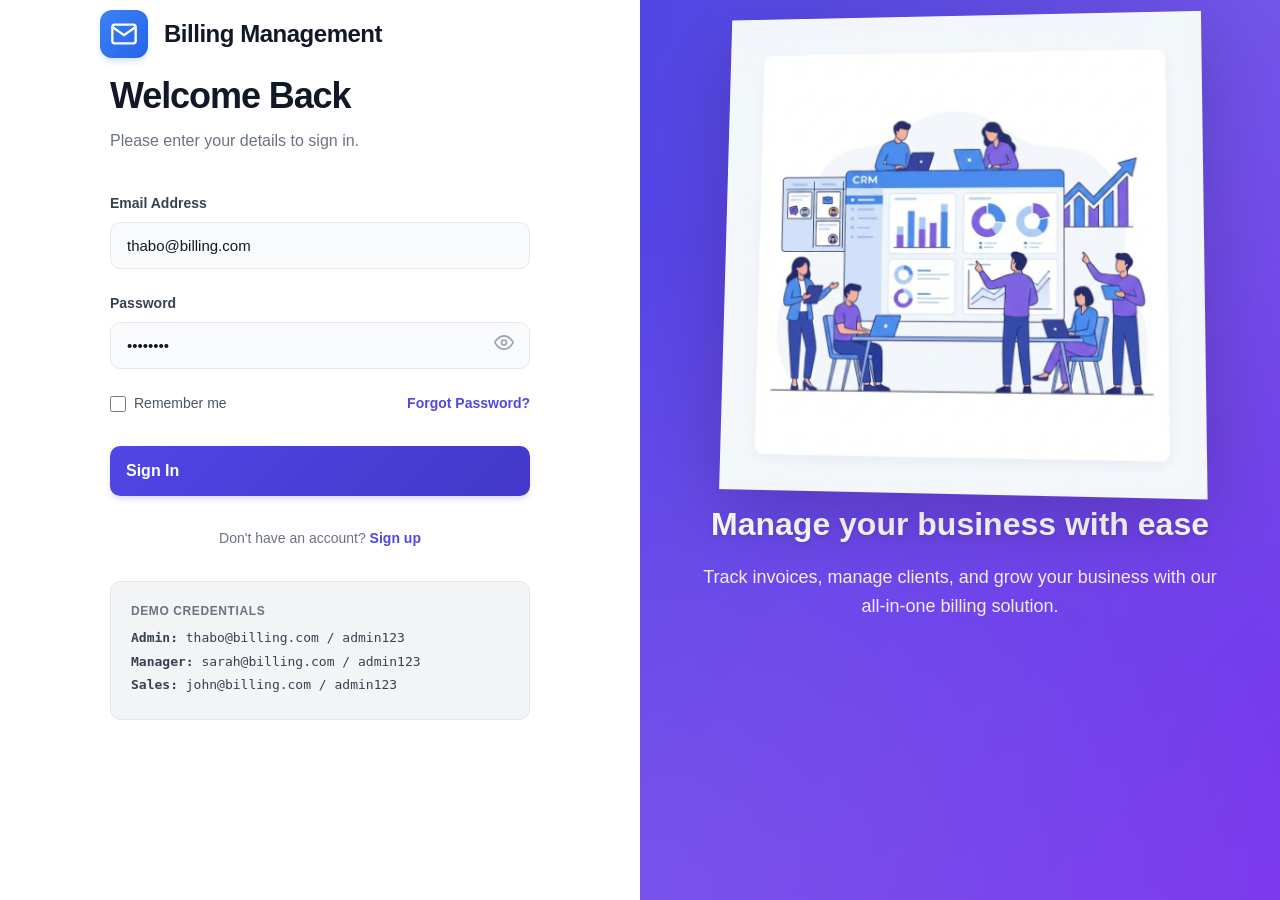
==== login.html @ 094ce5a6 "Add files via upload" ====
<!DOCTYPE html>
<html lang="en">

<head>
    <meta charset="UTF-8">
    <meta name="viewport" content="width=device-width, initial-scale=1.0">
    <title>Login - Billing Management System</title>
    <link rel="stylesheet" href="styles.css">
</head>

<body>
    <div class="login-container-split">
        <!-- Left Side: Login Form -->
        <div class="login-left">
            <div class="login-brand">
                <div class="logo-icon">
                    <svg viewBox="0 0 24 24" fill="none" stroke="currentColor" stroke-width="2">
                        <path d="M4 4h16c1.1 0 2 .9 2 2v12c0 1.1-.9 2-2 2H4c-1.1 0-2-.9-2-2V6c0-1.1.9-2 2-2z" />
                        <path d="M22 6l-10 7L2 6" />
                    </svg>
                </div>
                <span>Billing Management</span>
            </div>

            <div class="login-form-wrapper">
                <h1 class="login-title">Welcome Back</h1>
                <p class="login-subtitle">Please enter your details to sign in.</p>

                <div id="loginAlert" class="alert"></div>

                <form id="loginForm" onsubmit="handleLogin(event)">
                    <div class="form-group">
                        <label class="form-label">Email Address</label>
                        <input type="email" class="form-input" id="email" placeholder="Enter your email" required
                            value="thabo@billing.com">
                    </div>

                    <div class="form-group">
                        <label class="form-label">Password</label>
                        <div class="password-input-group">
                            <input type="password" class="form-input" id="password" placeholder="••••••••" required
                                value="admin123">
                            <span class="password-toggle" onclick="togglePassword()">
                                <svg viewBox="0 0 24 24" fill="none" stroke="currentColor" stroke-width="2" width="20"
                                    height="20">
                                    <path d="M1 12s4-8 11-8 11 8 11 8-4 8-11 8-11-8-11-8z" />
                                    <circle cx="12" cy="12" r="3" />
                                </svg>
                            </span>
                        </div>
                    </div>

                    <div class="form-options">
                        <label class="checkbox-label">
                            <input type="checkbox" id="rememberMe"> Remember me
                        </label>
                        <a href="#" class="forgot-password">Forgot Password?</a>
                    </div>

                    <button type="submit" class="btn btn-primary btn-block btn-lg" id="loginBtn">Sign In</button>

                    <div class="login-footer">
                        Don't have an account? <a href="#">Sign up</a>
                    </div>
                </form>

                <div class="demo-credentials" style="margin-top: 32px;">
                    <h4>Demo Credentials</h4>
                    <p><strong>Admin:</strong> thabo@billing.com / admin123</p>
                    <p><strong>Manager:</strong> sarah@billing.com / admin123</p>
                    <p><strong>Sales:</strong> john@billing.com / admin123</p>
                </div>
            </div>
        </div>

        <!-- Right Side: Illustration -->
        <div class="login-right">
            <div class="illustration-content">
                <img src="login-illustration.png" alt="CRM Dashboard" class="login-illustration">
                <h2>Manage your business with ease</h2>
                <p>Track invoices, manage clients, and grow your business with our all-in-one billing solution.</p>
            </div>
        </div>
    </div>

    <script>
        function togglePassword() {
            const input = document.getElementById('password');
            input.type = input.type === 'password' ? 'text' : 'password';
        }

        const users = [
            { firstName: 'Thabo', lastName: 'Mahlafunya', email: 'thabo@billing.com', role: 'Admin', userGroup: 'Administrator', password: 'admin123' },
            { firstName: 'Sarah', lastName: 'Connor', email: 'sarah@billing.com', role: 'User', userGroup: 'Manager', password: 'admin123' },
            { firstName: 'John', lastName: 'Sales', email: 'john@billing.com', role: 'User', userGroup: 'Sales', assignedClients: ['ABSA'], password: 'admin123' }
        ];

        async function handleLogin(event) {
            event.preventDefault();
            const email = document.getElementById('email').value;
            const password = document.getElementById('password').value;
            const btn = document.getElementById('loginBtn');
            const alert = document.getElementById('loginAlert');

            btn.disabled = true;
            btn.textContent = 'Signing in...';

            // Simulate API call
            await new Promise(r => setTimeout(r, 800));

            const user = users.find(u => u.email === email && u.password === password);

            if (user) {
                const sessionData = {
                    email: user.email,
                    role: user.role,
                    userGroup: user.userGroup,
                    firstName: user.firstName,
                    lastName: user.lastName,
                    assignedClients: user.assignedClients || [],
                    loginTime: new Date().toISOString()
                };
                localStorage.setItem('billingUser', JSON.stringify(sessionData));
                window.location.href = 'index.html';
            } else {
                alert.textContent = 'Invalid credentials';
                alert.className = 'alert alert-error show';
                btn.disabled = false;
                btn.textContent = 'Sign In';
            }
        }
    </script>
</body>

</html>
---- styles.css ----
/* ===================================
   CSS CUSTOM PROPERTIES (DESIGN TOKENS)
   =================================== */
:root {
  /* Colors */
  --color-primary: #3B4BF9;
  --color-primary-hover: #2D3DD9;
  --color-danger: #DC3545;
  --color-danger-hover: #C82333;
  --color-success: #28A745;
  --color-warning: #FFC107;
  --color-purple: #7C3AED;
  --color-purple-light: #A78BFA;

  /* Neutrals */
  --color-white: #FFFFFF;
  --color-gray-50: #F9FAFB;
  --color-gray-100: #F3F4F6;
  --color-gray-200: #E5E7EB;
  --color-gray-300: #D1D5DB;
  --color-gray-400: #9CA3AF;
  --color-gray-500: #6B7280;
  --color-gray-600: #4B5563;
  --color-gray-700: #374151;
  --color-gray-800: #1F2937;
  --color-gray-900: #111827;

  /* Typography */
  --font-family: 'Inter', -apple-system, BlinkMacSystemFont, 'Segoe UI', sans-serif;
  --font-size-xs: 12px;
  --font-size-sm: 14px;
  --font-size-base: 16px;
  --font-size-lg: 18px;
  --font-size-xl: 20px;
  --font-size-2xl: 24px;
  --font-size-3xl: 32px;

  /* Spacing */
  --spacing-xs: 4px;
  --spacing-sm: 8px;
  --spacing-md: 16px;
  --spacing-lg: 24px;
  --spacing-xl: 32px;
  --spacing-2xl: 48px;

  /* Layout */
  --sidebar-width: 240px;
  --header-height: 72px;

  /* Shadows */
  --shadow-sm: 0 1px 2px 0 rgba(0, 0, 0, 0.05);
  --shadow-md: 0 4px 6px -1px rgba(0, 0, 0, 0.1);
  --shadow-lg: 0 10px 15px -3px rgba(0, 0, 0, 0.1);

  /* Border Radius */
  --radius-sm: 4px;
  --radius-md: 8px;
  --radius-lg: 12px;

  /* Transitions */
  --transition-fast: 150ms ease;
  --transition-base: 200ms ease;
  --transition-slow: 300ms ease;
}

/* ===================================
   RESET & BASE STYLES
   =================================== */
* {
  margin: 0;
  padding: 0;
  box-sizing: border-box;
}

body {
  font-family: var(--font-family);
  font-size: var(--font-size-base);
  color: var(--color-gray-800);
  background-color: var(--color-gray-50);
  line-height: 1.5;
  -webkit-font-smoothing: antialiased;
  -moz-osx-font-smoothing: grayscale;
}

/* ===================================
   LAYOUT
   =================================== */
.app-container {
  display: flex;
  min-height: 100vh;
}

/* Sidebar */
.sidebar {
  width: var(--sidebar-width);
  background-color: var(--color-white);
  border-right: 1px solid var(--color-gray-200);
  display: flex;
  flex-direction: column;
  position: fixed;
  height: 100vh;
  overflow-y: auto;
}

.sidebar-header {
  padding: var(--spacing-lg);
  border-bottom: 1px solid var(--color-gray-200);
  display: flex;
  align-items: center;
  gap: var(--spacing-sm);
}

.sidebar-header svg {
  width: 24px;
  height: 24px;
}

.sidebar-title {
  font-size: var(--font-size-lg);
  font-weight: 600;
  color: var(--color-gray-900);
}

.sidebar-nav {
  flex: 1;
  padding: var(--spacing-md) 0;
}

.nav-item {
  display: flex;
  align-items: center;
  gap: var(--spacing-md);
  padding: var(--spacing-md) var(--spacing-lg);
  color: var(--color-gray-700);
  text-decoration: none;
  font-size: var(--font-size-sm);
  transition: all var(--transition-fast);
  cursor: pointer;
  position: relative;
}

.nav-item:hover {
  background-color: var(--color-gray-50);
  color: var(--color-gray-900);
}

.nav-item.active {
  background-color: var(--color-gray-100);
  color: var(--color-primary);
  font-weight: 500;
}

.nav-item.active::before {
  content: '';
  position: absolute;
  left: 0;
  top: 0;
  bottom: 0;
  width: 3px;
  background-color: var(--color-primary);
}

.nav-item svg {
  width: 20px;
  height: 20px;
  flex-shrink: 0;
}

.nav-badge {
  margin-left: auto;
  background-color: var(--color-gray-200);
  color: var(--color-gray-700);
  font-size: var(--font-size-xs);
  padding: 2px 8px;
  border-radius: 12px;
  font-weight: 500;
}

.nav-badge.danger {
  background-color: var(--color-danger);
  color: var(--color-white);
}

.sidebar-footer {
  padding: var(--spacing-lg);
  border-top: 1px solid var(--color-gray-200);
  font-size: var(--font-size-xs);
  color: var(--color-gray-500);
}

/* Main Content */
.main-content {
  flex: 1;
  margin-left: var(--sidebar-width);
  display: flex;
  flex-direction: column;
}

/* Header */
.header {
  height: var(--header-height);
  background-color: var(--color-white);
  border-bottom: 1px solid var(--color-gray-200);
  display: flex;
  align-items: center;
  justify-content: space-between;
  padding: 0 var(--spacing-xl);
  position: sticky;
  top: 0;
  z-index: 10;
}

.header-actions {
  display: flex;
  align-items: center;
  gap: var(--spacing-md);
}

.search-input {
  padding: 8px 16px;
  border: 1px solid #e2e8f0;
  border-radius: 9999px;
  /* Pill shape */
  font-size: 0.875rem;
  width: 250px;
  transition: all 0.2s;
  background-color: #f8fafc;
  background-image: url("data:image/svg+xml,%3Csvg xmlns='http://www.w3.org/2000/svg' fill='none' viewBox='0 0 24 24' stroke='%2394a3b8' stroke-width='2'%3E%3Cpath stroke-linecap='round' stroke-linejoin='round' d='M21 21l-6-6m2-5a7 7 0 11-14 0 7 7 0 0114 0z' /%3E%3C/svg%3E");
  background-repeat: no-repeat;
  background-position: 12px center;
  background-size: 16px;
  padding-left: 36px;
  /* Space for icon */
}

.search-input:focus {
  outline: none;
  border-color: var(--primary-color);
  box-shadow: 0 0 0 3px rgba(37, 99, 235, 0.1);
  /* Soft focus ring */
  background-color: white;
  width: 280px;
  /* Expand slightly on focus */
}

/* Buttons */
.btn {
  padding: var(--spacing-sm) var(--spacing-md);
  border: none;
  border-radius: var(--radius-md);
  font-size: var(--font-size-sm);
  font-weight: 500;
  cursor: pointer;
  transition: all var(--transition-fast);
  display: inline-flex;
  align-items: center;
  gap: var(--spacing-sm);
  text-decoration: none;
}

.btn-primary {
  background-color: #2563eb;
  /* Standard Blue */
  color: white;
  box-shadow: 0 1px 2px 0 rgba(0, 0, 0, 0.05);
}

.btn-primary:hover {
  background-color: #1d4ed8;
  /* Darker Blue on hover */
  transform: translateY(-1px);
  box-shadow: 0 4px 6px -1px rgba(0, 0, 0, 0.1), 0 2px 4px -1px rgba(0, 0, 0, 0.06);
}

.btn-danger {
  background-color: var(--color-danger);
  color: var(--color-white);
}

.btn-danger:hover {
  background-color: var(--color-danger-hover);
}

.btn-secondary {
  background-color: var(--color-white);
  color: var(--color-gray-700);
  border: 1px solid var(--color-gray-300);
}

.btn-secondary:hover {
  background-color: var(--color-gray-50);
}

.data-table tbody tr {
  border-bottom: 1px solid var(--border-color);
  transition: background-color 0.2s ease;
}

.data-table tbody tr:hover {
  background-color: #f9fafb;
}

/* Page Container */
.page-container {
  padding: var(--spacing-xl);
  flex: 1;
}

.page-header {
  margin-bottom: var(--spacing-xl);
  display: flex;
  justify-content: space-between;
  align-items: center;
}

.page-title {
  font-size: var(--font-size-3xl);
  font-weight: 700;
  color: var(--color-gray-900);
}

/* ===================================
   COMPONENTS
   =================================== */

/* Metric Cards */
.metrics-grid {
  display: grid;
  grid-template-columns: repeat(auto-fit, minmax(280px, 1fr));
  gap: var(--spacing-lg);
  margin-bottom: var(--spacing-xl);
}

.metric-card {
  background-color: var(--color-white);
  padding: var(--spacing-lg);
  border-radius: var(--radius-lg);
  box-shadow: var(--shadow-sm);
  border: 1px solid var(--color-gray-200);
  transition: all var(--transition-base);
}

.metric-card:hover {
  box-shadow: var(--shadow-md);
  transform: translateY(-2px);
}

.metric-label {
  font-size: var(--font-size-sm);
  color: var(--color-gray-600);
  margin-bottom: var(--spacing-sm);
}

.metric-value {
  font-size: var(--font-size-3xl);
  font-weight: 700;
  color: var(--color-gray-900);
}

/* Card */
.card {
  background: white;
  border-radius: 16px;
  /* Increased radius */
  box-shadow: 0 4px 20px rgba(0, 0, 0, 0.05);
  /* Softer, more diffuse shadow */
  border: none;
  /* Remove border for cleaner look */
  margin-bottom: var(--spacing-lg);
  transition: transform 0.2s ease, box-shadow 0.2s ease;
}

.card:hover {
  transform: translateY(-2px);
  box-shadow: 0 10px 25px rgba(0, 0, 0, 0.08);
  /* Enhanced hover state */
}

.card-header {
  padding: var(--spacing-lg);
  border-bottom: 1px solid var(--color-gray-200);
  display: flex;
  justify-content: space-between;
  align-items: center;
}

.card-title {
  font-size: var(--font-size-xl);
  font-weight: 600;
  color: var(--color-gray-900);
}

.card-body {
  padding: var(--spacing-lg);
}

/* Table */
.table-container {
  overflow-x: auto;
}

table {
  width: 100%;
  border-collapse: collapse;
  font-size: var(--font-size-sm);
}

thead {
  background-color: var(--color-gray-50);
  border-bottom: 2px solid var(--color-gray-200);
}

th {
  padding: var(--spacing-md);
  text-align: left;
  font-weight: 600;
  color: var(--color-gray-700);
  text-transform: uppercase;
  font-size: var(--font-size-xs);
  letter-spacing: 0.5px;
  cursor: pointer;
  user-select: none;
  white-space: nowrap;
}

th:hover {
  background-color: var(--color-gray-100);
}

th.sortable::after {
  content: ' ↕';
  opacity: 0.3;
}

th.sort-asc::after {
  content: ' ↑';
  opacity: 1;
}

th.sort-desc::after {
  content: ' ↓';
  opacity: 1;
}

td {
  padding: var(--spacing-md);
  border-bottom: 1px solid var(--color-gray-200);
  color: var(--color-gray-800);
}

tr:hover {
  background-color: var(--color-gray-50);
}

.table-link {
  color: var(--color-primary);
  text-decoration: none;
  font-weight: 500;
  transition: color var(--transition-fast);
}

.table-link:hover {
  color: var(--color-primary-hover);
  text-decoration: underline;
}

/* Badges */
.badge {
  display: inline-block;
  padding: 4px 12px;
  border-radius: 12px;
  font-size: var(--font-size-xs);
  font-weight: 500;
}

.badge-success {
  background-color: #D1FAE5;
  color: #065F46;
}

.badge-danger {
  background-color: #FEE2E2;
  color: #991B1B;
}

.badge-warning {
  background-color: #FEF3C7;
  color: #92400E;
}

/* Tabs */
.tabs {
  display: flex;
  gap: var(--spacing-sm);
  border-bottom: 2px solid var(--color-gray-200);
  margin-bottom: var(--spacing-lg);
}

.tab {
  padding: var(--spacing-md) var(--spacing-lg);
  background: none;
  border: none;
  font-size: var(--font-size-sm);
  font-weight: 500;
  color: var(--color-gray-600);
  cursor: pointer;
  border-bottom: 2px solid transparent;
  margin-bottom: -2px;
  transition: all var(--transition-fast);
}

.tab:hover {
  color: var(--color-gray-900);
}

.tab.active {
  color: var(--color-primary);
  border-bottom-color: var(--color-primary);
}

.tab-content {
  display: none;
}

.tab-content.active {
  display: block;
}

/* Filters */
.filters {
  display: flex;
  gap: var(--spacing-md);
  margin-bottom: var(--spacing-lg);
  flex-wrap: wrap;
  align-items: center;
}

.filter-group {
  display: flex;
  align-items: center;
  gap: var(--spacing-sm);
}

.filter-label {
  font-size: var(--font-size-sm);
  color: var(--color-gray-700);
  font-weight: 500;
}

select {
  padding: var(--spacing-sm) var(--spacing-md);
  border: 1px solid var(--color-gray-300);
  border-radius: var(--radius-md);
  font-size: var(--font-size-sm);
  background-color: var(--color-white);
  cursor: pointer;
  transition: all var(--transition-fast);
}

.search-input:focus,
.form-input:focus,
select:focus {
  outline: none;
  border-color: var(--primary-color);
  box-shadow: 0 0 0 3px rgba(79, 70, 229, 0.1);
}

input[type="date"] {
  padding: var(--spacing-sm) var(--spacing-md);
  border: 1px solid var(--color-gray-300);
  border-radius: var(--radius-md);
  font-size: var(--font-size-sm);
  transition: all var(--transition-fast);
}

input[type="date"]:focus {
  outline: none;
  border-color: var(--color-primary);
  box-shadow: 0 0 0 3px rgba(59, 75, 249, 0.1);
}

/* Chart Container */
.chart-container {
  position: relative;
  height: 300px;
  margin-top: var(--spacing-lg);
}

/* Company Details View */
.company-details-header {
  display: flex;
  align-items: center;
  gap: 16px;
  margin-bottom: 24px;
}

.back-btn {
  display: flex;
  align-items: center;
  gap: 8px;
  color: var(--text-secondary);
  text-decoration: none;
  font-weight: 500;
  cursor: pointer;
}

.back-btn:hover {
  color: var(--primary-color);
}

/* Modal Specific Styles */
.modal-lg {
  max-width: 800px;
}

.invoice-preview {
  background: #f9fafb;
  border: 1px solid var(--border-color);
  border-radius: 8px;
  padding: 32px;
  margin-bottom: 24px;
  min-height: 400px;
  display: flex;
  flex-direction: column;
  align-items: center;
  justify-content: center;
  color: var(--text-secondary);
}

.statement-options {
  display: flex;
  flex-direction: column;
  gap: 16px;
  margin-bottom: 24px;
}

.radio-option {
  display: flex;
  align-items: center;
  gap: 12px;
  padding: 16px;
  border: 1px solid var(--border-color);
  border-radius: 8px;
  cursor: pointer;
  transition: all 0.2s;
}

.radio-option:hover {
  border-color: var(--primary-color);
  background: #f5f3ff;
}

.radio-option input[type="radio"] {
  accent-color: var(--primary-color);
  width: 18px;
  height: 18px;
}

.file-upload-area {
  border: 2px dashed var(--border-color);
  border-radius: 8px;
  padding: 32px;
  text-align: center;
  margin-bottom: 24px;
  cursor: pointer;
  transition: all 0.2s;
}

.file-upload-area:hover {
  border-color: var(--primary-color);
  background: #f5f3ff;
}

.password-input-group {
  position: relative;
}

.password-toggle {
  position: absolute;
  right: 12px;
  top: 50%;
  transform: translateY(-50%);
  cursor: pointer;
  color: var(--text-secondary);
}

/* Key Insights */
.insights-list {
  list-style: none;
  padding: 0;
}

.insights-list li {
  padding: var(--spacing-sm) 0;
  color: var(--color-gray-700);
  font-size: var(--font-size-sm);
}

.insights-list li::before {
  content: '•';
  color: var(--color-primary);
  font-weight: bold;
  display: inline-block;
  width: 1em;
  margin-right: var(--spacing-sm);
}

/* Dropdown */
.dropdown {
  position: relative;
  display: inline-block;
}

.dropdown-toggle {
  background-color: var(--color-white);
  border: 1px solid var(--color-gray-300);
  padding: var(--spacing-sm) var(--spacing-md);
  border-radius: var(--radius-md);
  cursor: pointer;
  font-size: var(--font-size-sm);
  display: flex;
  align-items: center;
  gap: var(--spacing-sm);
}

/* Status Dropdown */
.status-dropdown {
  padding: 4px 8px;
  border-radius: var(--radius-sm);
  font-size: var(--font-size-xs);
  font-weight: 500;
  border: 1px solid;
  cursor: pointer;
  transition: all var(--transition-fast);
}

.status-dropdown.unpaid {
  background-color: #FEE2E2;
  color: #991B1B;
  border-color: #FCA5A5;
}

.status-dropdown.paid {
  background-color: #D1FAE5;
  color: #065F46;
  border-color: #6EE7B7;
}

/* Pagination Info */
.pagination-info {
  font-size: var(--font-size-sm);
  color: var(--color-gray-600);
  padding: var(--spacing-md);
  text-align: right;
}

/* Grid Layout */
.grid-2col {
  display: grid;
  grid-template-columns: 2fr 1fr;
  gap: var(--spacing-lg);
  margin-bottom: var(--spacing-xl);
}

/* Modal */
.modal {
  display: none;
  position: fixed;
  z-index: 100;
  left: 0;
  top: 0;
  width: 100%;
  height: 100%;
  overflow: auto;
  background-color: rgba(0, 0, 0, 0.5);
  align-items: center;
  justify-content: center;
}

.modal.show {
  display: flex;
}

.modal-content {
  background-color: var(--color-white);
  margin: auto;
  padding: var(--spacing-xl);
  border-radius: var(--radius-lg);
  width: 100%;
  max-width: 500px;
  box-shadow: var(--shadow-lg);
  position: relative;
  animation: modalFadeIn 0.3s;
}

@keyframes modalFadeIn {
  from {
    opacity: 0;
    transform: translateY(-20px);
  }

  to {
    opacity: 1;
    transform: translateY(0);
  }
}

.close-modal {
  color: var(--color-gray-500);
  float: right;
  font-size: 28px;
  font-weight: bold;
  cursor: pointer;
  position: absolute;
  right: var(--spacing-lg);
  top: var(--spacing-md);
}

.close-modal:hover,
.close-modal:focus {
  color: var(--color-gray-900);
  text-decoration: none;
  cursor: pointer;
}

.form-group {
  margin-bottom: var(--spacing-md);
}

.form-label {
  display: block;
  margin-bottom: var(--spacing-xs);
  font-weight: 500;
  font-size: var(--font-size-sm);
  color: var(--color-gray-700);
}

.form-input {
  width: 100%;
  padding: var(--spacing-sm) var(--spacing-md);
  border: 1px solid var(--color-gray-300);
  border-radius: var(--radius-md);
  font-size: var(--font-size-sm);
  transition: all var(--transition-fast);
}

.form-input:focus {
  outline: none;
  border-color: var(--color-primary);
  box-shadow: 0 0 0 3px rgba(59, 75, 249, 0.1);
}

.modal-footer {
  margin-top: var(--spacing-lg);
  display: flex;
  justify-content: flex-end;
  gap: var(--spacing-md);
}

/* Utility Classes */
.hidden {
  display: none !important;
}

.text-center {
  text-align: center;
}

.text-right {
  text-align: right;
}

.mt-lg {
  margin-top: var(--spacing-lg);
}

.mb-lg {
  margin-bottom: var(--spacing-lg);
}

/* Responsive */
@media (max-width: 1024px) {
  .grid-2col {
    grid-template-columns: 1fr;
  }

  .sidebar {
    width: 200px;
  }

  .main-content {
    margin-left: 200px;
  }
}

@media (max-width: 768px) {
  .sidebar {
    transform: translateX(-100%);
    transition: transform var(--transition-base);
  }

  .sidebar.open {
    transform: translateX(0);
  }

  .main-content {
    margin-left: 0;
  }

  .metrics-grid {
    grid-template-columns: 1fr;
  }

  .filters {
    flex-direction: column;
    align-items: stretch;
  }

  .header-actions {
    flex-wrap: wrap;
  }

  .search-input {
    width: 100%;
  }
}

/* ===================================
   PROFESSIONAL ENHANCEMENTS (PHASE 4)
   =================================== */

/* Header Enhancements */
.header-left {
  flex: 1;
}

.page-title-header {
  font-size: var(--font-size-xl);
  font-weight: 600;
  color: var(--color-gray-900);
  margin: 0;
}

/* User Profile Dropdown */
.user-profile-dropdown {
  position: relative;
}

.user-profile-btn {
  display: flex;
  align-items: center;
  gap: 12px;
  padding: 8px 12px;
  background: var(--color-white);
  border: 1px solid var(--color-gray-300);
  border-radius: var(--radius-md);
  cursor: pointer;
  transition: all var(--transition-fast);
}

.user-profile-btn:hover {
  background: var(--color-gray-50);
  border-color: var(--color-gray-400);
}

.user-avatar {
  width: 36px;
  height: 36px;
  border-radius: 50%;
  background: linear-gradient(135deg, #667eea 0%, #764ba2 100%);
  display: flex;
  align-items: center;
  justify-content: center;
  color: white;
  font-weight: 600;
  font-size: 14px;
}

.user-info {
  display: flex;
  flex-direction: column;
  align-items: flex-start;
  text-align: left;
}

.user-name {
  font-size: 14px;
  font-weight: 500;
  color: var(--color-gray-900);
}

.user-role {
  font-size: 12px;
  color: var(--color-gray-600);
}

.dropdown-menu {
  position: absolute;
  top: calc(100% + 8px);
  right: 0;
  background: var(--color-white);
  border: 1px solid var(--color-gray-200);
  border-radius: var(--radius-md);
  box-shadow: var(--shadow-lg);
  min-width: 200px;
  opacity: 0;
  visibility: hidden;
  transform: translateY(-10px);
  transition: all var(--transition-fast);
  z-index: 1000;
}

.dropdown-menu.show {
  opacity: 1;
  visibility: visible;
  transform: translateY(0);
}

.dropdown-item {
  display: flex;
  align-items: center;
  gap: 12px;
  padding: 12px 16px;
  color: var(--color-gray-700);
  text-decoration: none;
  font-size: 14px;
  transition: all var(--transition-fast);
}

.dropdown-item:hover {
  background: var(--color-gray-50);
  color: var(--color-gray-900);
}

.dropdown-item svg {
  flex-shrink: 0;
}

.dropdown-divider {
  height: 1px;
  background: var(--color-gray-200);
  margin: 4px 0;
}

/* Toast Notifications */
.toast-container {
  position: fixed;
  top: 24px;
  right: 24px;
  z-index: 9999;
  display: flex;
  flex-direction: column;
  gap: 12px;
  pointer-events: none;
}

.toast {
  background: var(--color-white);
  border-radius: var(--radius-md);
  box-shadow: 0 10px 40px rgba(0, 0, 0, 0.15);
  padding: 16px 20px;
  min-width: 320px;
  max-width: 420px;
  display: flex;
  align-items: center;
  gap: 12px;
  pointer-events: auto;
  animation: toastSlideIn 0.3s ease-out;
  border-left: 4px solid;
}

.toast.success {
  border-left-color: var(--color-success);
}

.toast.error {
  border-left-color: var(--color-danger);
}

.toast.warning {
  border-left-color: var(--color-warning);
}

.toast.info {
  border-left-color: var(--color-primary);
}

.toast-icon {
  width: 24px;
  height: 24px;
  flex-shrink: 0;
}

.toast-icon.success {
  color: var(--color-success);
}

.toast-icon.error {
  color: var(--color-danger);
}

.toast-icon.warning {
  color: var(--color-warning);
}

.toast-icon.info {
  color: var(--color-primary);
}

.toast-content {
  flex: 1;
}

.toast-title {
  font-weight: 600;
  font-size: 14px;
  color: var(--color-gray-900);
  margin-bottom: 2px;
}

.toast-message {
  font-size: 13px;
  color: var(--color-gray-600);
}

.toast-close {
  width: 20px;
  height: 20px;
  border: none;
  background: none;
  color: var(--color-gray-400);
  cursor: pointer;
  padding: 0;
  display: flex;
  align-items: center;
  justify-content: center;
  transition: color var(--transition-fast);
}

.toast-close:hover {
  color: var(--color-gray-700);
}

@keyframes toastSlideIn {
  from {
    opacity: 0;
    transform: translateX(100%);
  }

  to {
    opacity: 1;
    transform: translateX(0);
  }
}

.toast.removing {
  animation: toastSlideOut 0.3s ease-out forwards;
}

@keyframes toastSlideOut {
  from {
    opacity: 1;
    transform: translateX(0);
  }

  to {
    opacity: 0;
    transform: translateX(100%);
  }
}

/* Loading Spinner */
.spinner {
  display: inline-block;
  width: 20px;
  height: 20px;
  border: 3px solid rgba(255, 255, 255, 0.3);
  border-radius: 50%;
  border-top-color: white;
  animation: spin 0.8s linear infinite;
}

@keyframes spin {
  to {
    transform: rotate(360deg);
  }
}

.loading-overlay {
  position: fixed;
  top: 0;
  left: 0;
  right: 0;
  bottom: 0;
  background: rgba(0, 0, 0, 0.5);
  display: flex;
  align-items: center;
  justify-content: center;
  z-index: 9998;
}

.loading-spinner {
  width: 60px;
  height: 60px;
  border: 4px solid rgba(255, 255, 255, 0.3);
  border-radius: 50%;
  border-top-color: white;
  animation: spin 1s linear infinite;
}

/* Confirmation Dialog */
.confirm-dialog {
  position: fixed;
  top: 0;
  left: 0;
  right: 0;
  bottom: 0;
  background: rgba(0, 0, 0, 0.5);
  display: flex;
  align-items: center;
  justify-content: center;
  z-index: 9999;
  opacity: 0;
  visibility: hidden;
  transition: all var(--transition-base);
}

.confirm-dialog.show {
  opacity: 1;
  visibility: visible;
}

.confirm-content {
  background: var(--color-white);
  border-radius: var(--radius-lg);
  padding: var(--spacing-xl);
  max-width: 400px;
  width: 90%;
  box-shadow: var(--shadow-lg);
  animation: modalFadeIn 0.3s;
}

.confirm-title {
  font-size: var(--font-size-xl);
  font-weight: 600;
  color: var(--color-gray-900);
  margin-bottom: var(--spacing-md);
}

.confirm-message {
  font-size: var(--font-size-sm);
  color: var(--color-gray-600);
  margin-bottom: var(--spacing-lg);
  line-height: 1.6;
}

.confirm-actions {
  display: flex;
  gap: var(--spacing-md);
  justify-content: flex-end;
}

/* Utility Classes */
.hidden {
  display: none !important;
}

.text-center {
  text-align: center;
}

.text-sm {
  font-size: var(--font-size-sm);
}

.text-secondary {
  color: var(--color-gray-600);
}

.mt-sm {
  margin-top: var(--spacing-sm);
}

.mt-md {
  margin-top: var(--spacing-md);
}

.mt-lg {
  margin-top: var(--spacing-lg);
}

/* Responsive Design */
@media (max-width: 1024px) {
  .sidebar {
    transform: translateX(-100%);
    transition: transform var(--transition-base);
  }

  .sidebar.open {
    transform: translateX(0);
  }

  .main-content {
    margin-left: 0;
  }

  .grid-2col {
    grid-template-columns: 1fr;
  }
}

@media (max-width: 768px) {
  .header {
    padding: 0 var(--spacing-md);
  }

  .header-actions {
    flex-wrap: wrap;
  }

  .search-input {
    width: 100%;
  }

  .page-container {
    padding: var(--spacing-md);
  }

  .metrics-grid {
    grid-template-columns: 1fr;
  }

  .user-info {
    display: none;
  }
}

/* ===================================
   PHASE 5 ADVANCED FEATURES
   =================================== */

/* Company Info Grid */
.company-info-grid {
  display: grid;
  grid-template-columns: repeat(2, 1fr);
  gap: 24px;
  margin-bottom: 24px;
}

.info-item {
  display: flex;
  flex-direction: column;
  gap: 4px;
}

.info-label {
  font-size: 12px;
  font-weight: 600;
  color: var(--color-gray-600);
  text-transform: uppercase;
  letter-spacing: 0.5px;
}

.info-value {
  font-size: 15px;
  color: var(--color-gray-900);
  font-weight: 500;
}

/* Form Rows */
.form-row {
  display: grid;
  grid-template-columns: repeat(2, 1fr);
  gap: 16px;
  margin-bottom: 16px;
}

@media (max-width: 768px) {

  .form-row,
  .company-info-grid {
    grid-template-columns: 1fr;
  }
}

/* Activity Feed */
.activity-feed {
  max-height: 400px;
  overflow-y: auto;
}

.activity-item {
  display: flex;
  gap: 16px;
  padding: 16px 0;
  border-bottom: 1px solid var(--color-gray-200);
}

.activity-item:last-child {
  border-bottom: none;
}

.activity-icon {
  width: 40px;
  height: 40px;
  border-radius: 50%;
  display: flex;
  align-items: center;
  justify-content: center;
  flex-shrink: 0;
}

.activity-icon svg {
  width: 20px;
  height: 20px;
}

.activity-icon.success {
  background: #d1fae5;
  color: #065f46;
}

.activity-icon.info {
  background: #dbeafe;
  color: #1e40af;
}

.activity-icon.warning {
  background: #fef3c7;
  color: #92400e;
}

.activity-icon.danger {
  background: #fee2e2;
  color: #991b1b;
}

.activity-content {
  flex: 1;
}

.activity-text {
  font-size: 14px;
  color: var(--color-gray-900);
  margin-bottom: 4px;
}

.activity-text strong {
  font-weight: 600;
}

.activity-time {
  font-size: 12px;
  color: var(--color-gray-500);
}

/* Compact Table Styles */
.compact-table th,
.compact-table td {
  padding: 8px 12px;
  font-size: 0.9rem;
}

.compact-table .btn-sm {
  padding: 2px 8px;
  font-size: 0.8rem;
}



.truncate-text:hover {
  color: var(--primary-color);
}

/* Page Transition Loader */
.page-loader {
  position: fixed;
  top: 0;
  left: 0;
  width: 100%;
  height: 3px;
  background: linear-gradient(to right, var(--primary-color), var(--secondary-color));
  z-index: 9999;
  animation: load 1s infinite linear;
  display: none;
}

@keyframes load {
  0% {
    transform: translateX(-100%);
  }

  100% {
    transform: translateX(100%);
  }
}

/* Status Colors */
.badge-success {
  background-color: #d1fae5;
  color: #065f46;
}

.badge-warning {
  background-color: #fef3c7;
  color: #92400e;
}

.badge-danger,
.badge-rejected {
  background-color: #fee2e2;
  color: #991b1b;
}

.badge-info {
  background-color: #dbeafe;
  color: #1e40af;
}

/* Invoice Modal Enhancements */
.status-badge-container {
  margin-bottom: 8px;
}

.status-badge-large {
  display: inline-block;
  padding: 6px 12px;
  border-radius: 4px;
  font-weight: bold;
  text-transform: uppercase;
  font-size: 0.9rem;
}

.status-paid {
  background-color: #d1fae5;
  color: #065f46;
  border: 1px solid #a7f3d0;
}

.status-unpaid {
  background-color: #fee2e2;
  color: #991b1b;
  border: 1px solid #fecaca;
}

.discount-edit-container {
  display: flex;
  align-items: center;
  gap: 8px;
  justify-content: flex-end;
}

.discount-input {
  width: 80px;
  padding: 4px;
  border: 1px solid #e5e7eb;
  border-radius: 4px;
  text-align: right;
}

.btn-icon-small {
  background: none;
  border: none;
  color: #6b7280;
  cursor: pointer;
  padding: 4px;
}

.btn-icon-small:hover {
  color: #4b5563;
}

/* Search Bar in Page Header */
.header-actions .search-bar {
  margin-right: 12px;
}

/* Modal Form Row */
.form-row {
  display: flex;
  gap: 16px;
}

.form-row .form-group {
  flex: 1;
}

/* ===================================
   DASHBOARD V2
   =================================== */

.dashboard-grid-v2 {
  display: grid;
  grid-template-columns: repeat(3, 1fr);
  gap: 12px;
  /* Ultra-compact gap */
  margin-bottom: 12px;
}

.chart-card {
  background: #ffffff;
  border-radius: 8px;
  box-shadow: 0 1px 3px rgba(0, 0, 0, 0.1);
  overflow: hidden;
  display: flex;
  flex-direction: column;
}

.card-header-simple {
  padding: 8px 12px;
  /* Ultra-compact padding */
  border-bottom: 1px solid #e2e8f0;
}

.card-header-simple h3 {
  font-size: 13px;
  /* Slightly smaller font */
  font-weight: 600;
  color: #1e293b;
  margin: 0;
}

.chart-container-v2 {
  position: relative;
  height: 150px;
  /* Ultra-compact height */
  width: 100%;
  padding: 8px;
  /* Ultra-compact padding */
}

.metric-card-v2 {
  background: #ffffff;
  border-radius: 8px;
  box-shadow: 0 1px 3px rgba(0, 0, 0, 0.1);
  padding: 12px;
  /* Ultra-compact padding */
  text-align: center;
  display: flex;
  flex-direction: column;
  justify-content: center;
  align-items: center;
}

.metric-label {
  font-size: 13px;
  color: #64748b;
  margin-bottom: 4px;
  font-weight: 500;
}

.metric-value {
  font-size: 20px;
  /* Ultra-compact font */
  font-weight: 700;
  color: #0f172a;
}

/* Responsive adjustments */
@media (max-width: 1200px) {
  .dashboard-grid-v2 {
    grid-template-columns: repeat(2, 1fr);
  }
}

@media (max-width: 768px) {
  .dashboard-grid-v2 {
    grid-template-columns: 1fr;
  }
}

/* ===================================
   NOTIFICATION ENHANCEMENTS
   =================================== */

.notification-actions {
  display: flex;
  gap: 4px;
  align-items: center;
}

.notification-delete {
  background: #ef4444;
  color: white;
  border: none;
  border-radius: 4px;
  width: 24px;
  height: 24px;
  cursor: pointer;
  font-size: 14px;
  display: flex;
  align-items: center;
  justify-content: center;
  transition: background 0.2s;
}

.notification-delete:hover {
  background: #dc2626;
}

.notification-footer {
  padding: 12px 20px;
  border-top: 1px solid #e2e8f0;
  text-align: center;
}

.notification-footer .btn-link {
  font-size: 14px;
  font-weight: 500;
}

/* ===================================
   PASSWORD INPUT STYLING
   =================================== */

.password-input {
  font-family: monospace;
  font-size: 13px;
}

/* ===================================
   ALL NOTIFICATIONS PAGE
   =================================== */

.all-notifications-container {
  display: flex;
  flex-direction: column;
  gap: 12px;
}

.notification-card {
  background: white;
  border: 1px solid #e2e8f0;
  border-radius: 8px;
  padding: 16px;
  transition: all 0.2s;
}

.notification-card.unread {
  background: #eff6ff;
  border-left: 4px solid #3b82f6;
}

.notification-card:hover {
  box-shadow: 0 2px 8px rgba(0, 0, 0, 0.1);
}

.notification-card-header {
  display: flex;
  gap: 12px;
  align-items: flex-start;
}

.notification-card-content {
  flex: 1;
}

.notification-card .notification-message {
  font-size: 14px;
  color: #1e293b;
  margin-bottom: 4px;
  font-weight: 500;
}

.notification-card .notification-time {
  font-size: 12px;
  color: #64748b;
}

.notification-card .notification-actions {
  display: flex;
  gap: 8px;
}

/* ===================================
   ENHANCED NOTIFICATIONS CENTER
   =================================== */

.notification-bell {
  position: relative;
  cursor: pointer;
  padding: 10px;
  margin-right: 16px;
  border-radius: 50%;
  transition: all 0.2s;
  display: flex;
  align-items: center;
  justify-content: center;
}

.notification-bell:hover {
  background: #f1f5f9;
  transform: scale(1.05);
}

.notification-bell svg {
  color: #475569;
}

.notification-badge {
  position: absolute;
  top: 6px;
  right: 6px;
  background: #ef4444;
  color: white;
  border-radius: 12px;
  padding: 2px 7px;
  font-size: 11px;
  font-weight: 700;
  display: none;
  min-width: 18px;
  text-align: center;
  box-shadow: 0 2px 4px rgba(239, 68, 68, 0.3);
}

.notification-panel {
  position: absolute;
  top: 65px;
  right: 80px;
  width: 420px;
  max-height: 600px;
  background: white;
  border-radius: 12px;
  box-shadow: 0 10px 40px rgba(0, 0, 0, 0.15), 0 0 0 1px rgba(0, 0, 0, 0.05);
  opacity: 0;
  visibility: hidden;
  transform: translateY(-10px);
  transition: all 0.3s cubic-bezier(0.4, 0, 0.2, 1);
  z-index: 1000;
  overflow: hidden;
}

.notification-panel.show {
  opacity: 1;
  visibility: visible;
  transform: translateY(0);
}

.notification-header {
  padding: 20px 24px;
  border-bottom: 1px solid #f1f5f9;
  display: flex;
  justify-content: space-between;
  align-items: center;
  background: #fafafa;
}

.notification-header h3 {
  font-size: 18px;
  font-weight: 700;
  margin: 0;
  color: #0f172a;
}

.btn-link {
  background: none;
  border: none;
  color: #3b82f6;
  font-size: 14px;
  cursor: pointer;
  padding: 0;
  font-weight: 500;
  transition: color 0.2s;
}

.btn-link:hover {
  color: #2563eb;
  text-decoration: underline;
}

.notification-list {
  max-height: 440px;
  overflow-y: auto;
}

.notification-list::-webkit-scrollbar {
  width: 6px;
}

.notification-list::-webkit-scrollbar-track {
  background: #f8fafc;
}

.notification-list::-webkit-scrollbar-thumb {
  background: #cbd5e1;
  border-radius: 3px;
}

.notification-list::-webkit-scrollbar-thumb:hover {
  background: #94a3b8;
}

.notification-item {
  padding: 16px 24px;
  border-bottom: 1px solid #f1f5f9;
  display: flex;
  gap: 14px;
  align-items: flex-start;
  transition: all 0.2s;
  position: relative;
}

.notification-item:hover {
  background: #f8fafc;
}

.notification-item.unread {
  background: #eff6ff;
  border-left: 3px solid #3b82f6;
  padding-left: 21px;
}

.notification-item:last-child {
  border-bottom: none;
}

.notification-icon {
  width: 40px;
  height: 40px;
  border-radius: 50%;
  display: flex;
  align-items: center;
  justify-content: center;
  flex-shrink: 0;
  font-size: 18px;
  font-weight: 600;
}

.notification-icon.success {
  background: #d1fae5;
  color: #065f46;
}

.notification-icon.error {
  background: #fee2e2;
  color: #991b1b;
}

.notification-icon.warning {
  background: #fef3c7;
  color: #92400e;
}

.notification-icon.info {
  background: #dbeafe;
  color: #1e40af;
}

.notification-content {
  flex: 1;
  min-width: 0;
}

.notification-message {
  font-size: 14px;
  color: #1e293b;
  margin-bottom: 6px;
  font-weight: 500;
  line-height: 1.4;
}

.notification-time {
  font-size: 13px;
  color: #64748b;
  font-weight: 400;
}

.notification-actions {
  display: flex;
  gap: 6px;
  align-items: flex-start;
  flex-shrink: 0;
}

.notification-mark-read {
  background: #3b82f6;
  color: white;
  border: none;
  border-radius: 6px;
  width: 28px;
  height: 28px;
  cursor: pointer;
  font-size: 14px;
  display: flex;
  align-items: center;
  justify-content: center;
  transition: all 0.2s;
  box-shadow: 0 1px 2px rgba(59, 130, 246, 0.2);
}

.notification-mark-read:hover {
  background: #2563eb;
  transform: scale(1.05);
  box-shadow: 0 2px 4px rgba(59, 130, 246, 0.3);
}

.notification-delete {
  background: #ef4444;
  color: white;
  border: none;
  border-radius: 6px;
  width: 28px;
  height: 28px;
  cursor: pointer;
  font-size: 16px;
  display: flex;
  align-items: center;
  justify-content: center;
  transition: all 0.2s;
  box-shadow: 0 1px 2px rgba(239, 68, 68, 0.2);
}

.notification-delete:hover {
  background: #dc2626;
  transform: scale(1.05);
  box-shadow: 0 2px 4px rgba(239, 68, 68, 0.3);
}

.notification-footer {
  padding: 16px 24px;
  border-top: 1px solid #f1f5f9;
  text-align: center;
  background: #fafafa;
}

.notification-footer .btn-link {
  font-size: 14px;
  font-weight: 600;
  color: #3b82f6;
}

.notification-empty {
  padding: 60px 24px;
  text-align: center;
  color: #94a3b8;
  font-size: 14px;
}

/* ===================================
   UNIFIED TABLE STYLES
   All tables will have consistent styling
   =================================== */

/* Base table container */
.table-container {
  width: 100%;
  overflow-x: auto;
  border-radius: 8px;
  background: white;
}

/* All data tables - unified styling */
.data-table,
.ultra-compact-table {
  width: 100%;
  border-collapse: collapse;
  font-size: 13px;
  /* Consistent font size */
  line-height: 1.5;
  color: #334155;
  background: white;
}

/* Table headers - consistent styling */
.data-table th,
.ultra-compact-table th {
  padding: 10px 14px;
  /* Consistent padding */
  font-size: 12px;
  /* Slightly smaller for headers */
  font-weight: 600;
  text-transform: uppercase;
  letter-spacing: 0.05em;
  text-align: left;
  background-color: #f8fafc;
  color: #64748b;
  border-bottom: 2px solid #e2e8f0;
  white-space: nowrap;
}

/* Table cells - consistent styling */
.data-table td,
.ultra-compact-table td {
  padding: 10px 14px;
  /* Consistent padding */
  font-size: 13px;
  /* Consistent font size */
  line-height: 1.5;
  color: #334155;
  border-bottom: 1px solid #f1f5f9;
  vertical-align: middle;
}

/* Table rows */
.data-table tbody tr,
.ultra-compact-table tbody tr {
  transition: background-color 0.15s ease;
  height: 44px;
  /* Consistent row height */
}

/* Hover effect */
.data-table tbody tr:hover,
.ultra-compact-table tbody tr:hover {
  background-color: #f8fafc;
}

.data-table tbody tr:hover td,
.ultra-compact-table tbody tr:hover td {
  background-color: #f8fafc;
}

/* Remove last border */
.data-table tbody tr:last-child td,
.ultra-compact-table tbody tr:last-child td {
  border-bottom: none;
}

/* Buttons in tables */
.data-table .btn-sm,
.ultra-compact-table .btn-sm {
  padding: 4px 10px;
  font-size: 12px;
  line-height: 1.4;
}

/* Links in tables */
.data-table .table-link,
.ultra-compact-table .table-link {
  color: #3b82f6;
  text-decoration: none;
  font-weight: 500;
  transition: color 0.2s;
}

.data-table .table-link:hover,
.ultra-compact-table .table-link:hover {
  color: #2563eb;
  text-decoration: underline;
}

/* Badges in tables */
.data-table .badge,
.ultra-compact-table .badge {
  font-size: 11px;
  padding: 3px 8px;
  font-weight: 600;
}

/* Truncate text */
.truncate-text {
  max-width: 180px;
  white-space: nowrap;
  overflow: hidden;
  text-overflow: ellipsis;
  display: inline-block;
  vertical-align: middle;
}

/* Responsive table */
@media (max-width: 1024px) {

  .data-table th,
  .ultra-compact-table th,
  .data-table td,
  .ultra-compact-table td {
    padding: 8px 10px;
    font-size: 12px;
  }
}

/* Login Page Redesign */
.login-container-split {
  display: flex;
  min-height: 100vh;
  width: 100%;
  background: white;
  font-family: 'Inter', sans-serif;
}

.login-left {
  flex: 1;
  display: flex;
  flex-direction: column;
  justify-content: flex-start;
  padding: 10px 100px;
  max-width: 640px;
  background: #ffffff;
}

.login-right {
  flex: 1;
  background: linear-gradient(135deg, #4f46e5 0%, #7c3aed 100%);
  display: flex;
  flex-direction: column;
  align-items: center;
  justify-content: flex-start;
  color: white;
  padding: 10px 60px;
  text-align: center;
  position: relative;
  overflow: hidden;
}

/* Subtle pattern overlay for right side */
.login-right::before {
  content: '';
  position: absolute;
  top: 0;
  left: 0;
  right: 0;
  bottom: 0;
  background: radial-gradient(circle at top right, rgba(255, 255, 255, 0.1) 0%, transparent 60%),
    radial-gradient(circle at bottom left, rgba(255, 255, 255, 0.1) 0%, transparent 60%);
  pointer-events: none;
}

.login-brand {
  display: flex;
  align-items: center;
  gap: 16px;
  font-size: 24px;
  font-weight: 700;
  color: #111827;
  margin-bottom: 16px;
  letter-spacing: -0.02em;
}

.logo-icon {
  width: 48px;
  height: 48px;
  background: linear-gradient(135deg, #3b82f6 0%, #2563eb 100%);
  border-radius: 12px;
  display: flex;
  align-items: center;
  justify-content: center;
  color: white;
  box-shadow: 0 4px 6px -1px rgba(37, 99, 235, 0.2);
}

.logo-icon svg {
  width: 28px;
  height: 28px;
}

.login-form-wrapper {
  width: 100%;
  max-width: 420px;
  margin: 0 auto;
}

.login-title {
  font-size: 36px;
  font-weight: 800;
  color: #111827;
  margin-bottom: 12px;
  letter-spacing: -0.03em;
  line-height: 1.2;
}

.login-subtitle {
  color: #6b7280;
  margin-bottom: 40px;
  font-size: 16px;
  line-height: 1.5;
}

.form-group {
  margin-bottom: 24px;
}

.form-label {
  display: block;
  font-size: 14px;
  font-weight: 600;
  color: #374151;
  margin-bottom: 8px;
}

.form-input {
  width: 100%;
  padding: 14px 16px;
  border: 1px solid #e5e7eb;
  border-radius: 10px;
  font-size: 15px;
  color: #111827;
  transition: all 0.2s ease;
  background: #f9fafb;
}

.form-input:focus {
  outline: none;
  border-color: #4f46e5;
  background: white;
  box-shadow: 0 0 0 4px rgba(79, 70, 229, 0.1);
}

.form-input::placeholder {
  color: #9ca3af;
}

.password-input-group {
  position: relative;
}

.password-toggle {
  position: absolute;
  right: 16px;
  top: 50%;
  transform: translateY(-50%);
  color: #9ca3af;
  cursor: pointer;
  transition: color 0.2s;
}

.password-toggle:hover {
  color: #4b5563;
}

.form-options {
  display: flex;
  justify-content: space-between;
  align-items: center;
  margin-bottom: 32px;
}

.checkbox-label {
  display: flex;
  align-items: center;
  gap: 8px;
  font-size: 14px;
  color: #4b5563;
  cursor: pointer;
}

.checkbox-label input[type="checkbox"] {
  width: 16px;
  height: 16px;
  border-radius: 4px;
  border: 1px solid #d1d5db;
  accent-color: #4f46e5;
  cursor: pointer;
}

.forgot-password {
  font-size: 14px;
  font-weight: 600;
  color: #4f46e5;
  text-decoration: none;
  transition: color 0.2s;
}

.forgot-password:hover {
  color: #4338ca;
}

.btn-lg {
  width: 100%;
  padding: 16px;
  font-size: 16px;
  font-weight: 600;
  border-radius: 10px;
  background: linear-gradient(135deg, #4f46e5 0%, #4338ca 100%);
  color: white;
  border: none;
  cursor: pointer;
  transition: all 0.2s;
  box-shadow: 0 4px 6px -1px rgba(79, 70, 229, 0.2);
}

.btn-lg:hover {
  transform: translateY(-1px);
  box-shadow: 0 8px 12px -1px rgba(79, 70, 229, 0.3);
}

.btn-lg:active {
  transform: translateY(0);
}

.btn-lg:disabled {
  opacity: 0.7;
  cursor: not-allowed;
  transform: none;
}

.login-footer {
  margin-top: 32px;
  text-align: center;
  font-size: 14px;
  color: #6b7280;
}

.login-footer a {
  color: #4f46e5;
  text-decoration: none;
  font-weight: 600;
}

.login-footer a:hover {
  text-decoration: underline;
}

.illustration-content {
  max-width: 520px;
  z-index: 1;
}

.login-illustration {
  width: 100%;
  max-width: 480px;
  margin-bottom: 8px;
  filter: drop-shadow(0 20px 40px rgba(0, 0, 0, 0.2));
  transform: perspective(1000px) rotateY(-5deg) rotateX(5deg);
  transition: transform 0.5s ease;
}

.login-illustration:hover {
  transform: perspective(1000px) rotateY(0) rotateX(0);
}

.illustration-content h2 {
  font-size: 32px;
  font-weight: 800;
  margin-bottom: 20px;
  line-height: 1.2;
  text-shadow: 0 2px 4px rgba(0, 0, 0, 0.1);
}

.illustration-content p {
  font-size: 18px;
  opacity: 0.9;
  line-height: 1.6;
  font-weight: 400;
}

.demo-credentials {
  background: #f3f4f6;
  border: 1px solid #e5e7eb;
  border-radius: 10px;
  padding: 20px;
  margin-top: 40px;
}

.demo-credentials h4 {
  font-size: 12px;
  text-transform: uppercase;
  letter-spacing: 0.05em;
  color: #6b7280;
  margin-bottom: 8px;
  font-weight: 700;
}

.demo-credentials p {
  font-family: 'Monaco', 'Consolas', monospace;
  font-size: 13px;
  color: #374151;
  margin: 4px 0;
}

/* Usage Table Optimization */
.usage-table th,
.usage-table td {
  padding: 4px 8px !important;
  font-size: 12px !important;
}

.usage-table .truncate-text {
  max-width: 80px !important;
}

/* Dashboard Compact Layout */
.dashboard-compact {
  display: flex;
  flex-direction: column;
  gap: 16px;
  height: calc(100vh - 80px);
  /* Fit in viewport minus header */
  overflow: hidden;
}

.metrics-row-compact {
  display: grid;
  grid-template-columns: repeat(6, 1fr);
  gap: 12px;
}

.metric-card-compact {
  background: white;
  padding: 12px;
  border-radius: 8px;
  border: 1px solid #e2e8f0;
  box-shadow: 0 1px 2px rgba(0, 0, 0, 0.05);
}

.metric-card-compact .metric-label {
  font-size: 11px;
  color: #64748b;
  margin-bottom: 4px;
}

.metric-card-compact .metric-value {
  font-size: 18px;
  font-weight: 700;
  color: #1e293b;
}

.charts-row-main {
  display: grid;
  grid-template-columns: 2fr 1fr 1fr;
  gap: 16px;
  flex: 2;
  /* Take more space */
  min-height: 0;
  /* Allow shrinking */
}

.charts-row-secondary {
  display: grid;
  grid-template-columns: 1fr 1fr 1fr;
  gap: 16px;
  flex: 1.5;
  min-height: 0;
}

.chart-card-compact {
  background: white;
  border-radius: 8px;
  border: 1px solid #e2e8f0;
  display: flex;
  flex-direction: column;
  overflow: hidden;
}

.chart-card-compact .card-header-simple {
  padding: 8px 12px;
  border-bottom: 1px solid #f1f5f9;
}

.chart-card-compact h3 {
  font-size: 13px;
  font-weight: 600;
  margin: 0;
}

.chart-card-compact .card-body {
  padding: 8px;
  flex: 1;
  position: relative;
  min-height: 0;
}

.chart-container-compact {
  position: absolute;
  top: 8px;
  left: 8px;
  right: 8px;
  bottom: 8px;
}

/* Recent Activity List */
.activity-list-compact {
  list-style: none;
  padding: 0;
  margin: 0;
  overflow-y: auto;
  height: 100%;
}

.activity-item-compact {
  display: flex;
  align-items: center;
  gap: 8px;
  padding: 8px 0;
  border-bottom: 1px solid #f1f5f9;
  font-size: 12px;
}

.activity-item-compact:last-child {
  border-bottom: none;
}

.activity-icon {
  width: 24px;
  height: 24px;
  border-radius: 50%;
  background: #f1f5f9;
  display: flex;
  align-items: center;
  justify-content: center;
  color: #64748b;
  flex-shrink: 0;
}

/* Global Loader */
.loader-overlay {
  position: fixed;
  top: 0;
  left: 0;
  width: 100%;
  height: 100%;
  background: rgba(255, 255, 255, 0.8);
  z-index: 9999;
  display: flex;
  justify-content: center;
  align-items: center;
  opacity: 0;
  pointer-events: none;
  transition: opacity 0.3s ease;
}

.loader-overlay.show {
  opacity: 1;
  pointer-events: all;
}

.loader-spinner {
  width: 48px;
  height: 48px;
  border: 4px solid #e2e8f0;
  border-top: 4px solid var(--color-primary);
  border-radius: 50%;
  animation: spin 1s linear infinite;
}

@keyframes spin {
  0% {
    transform: rotate(0deg);
  }

  100% {
    transform: rotate(360deg);
  }
}
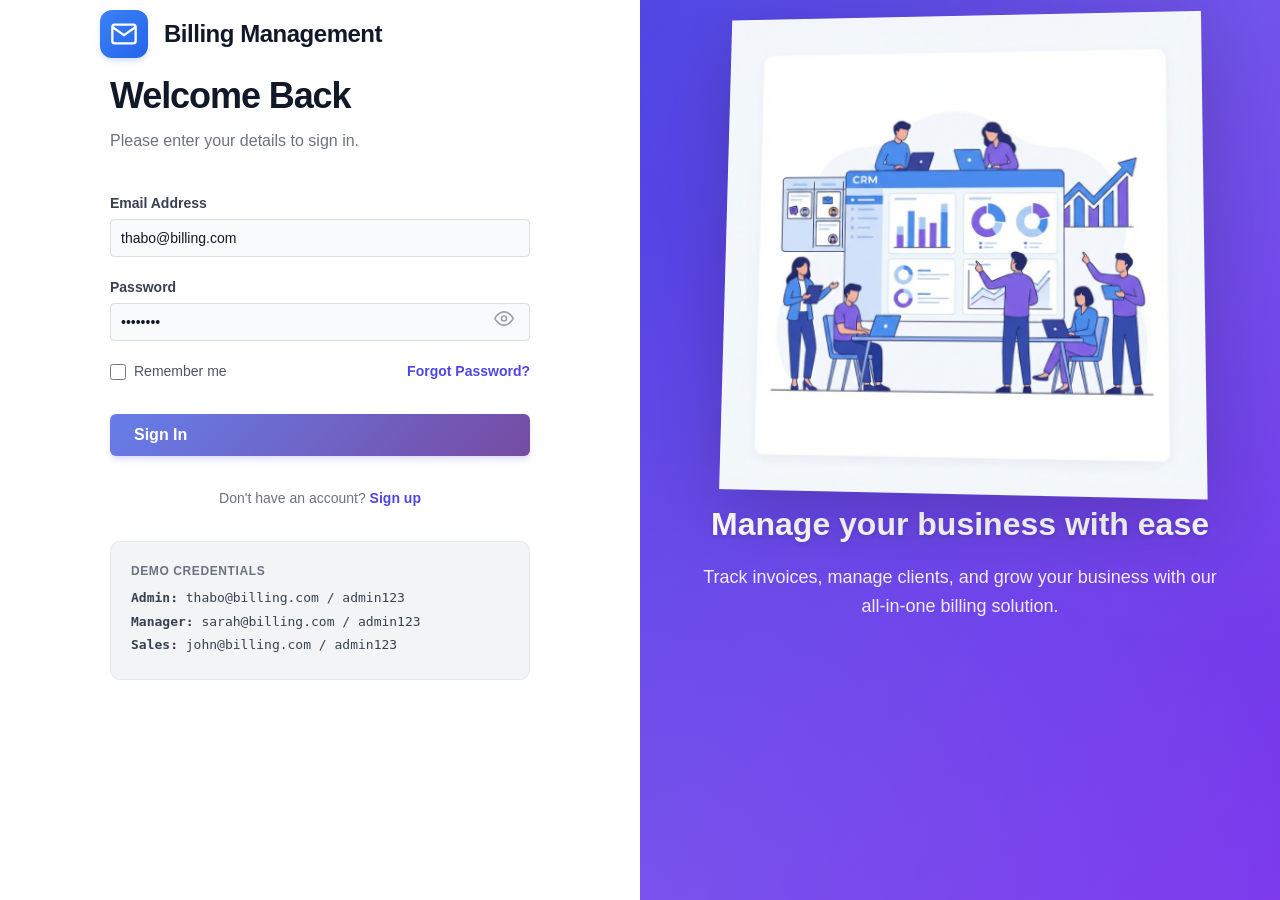
==== commit 8e8d373e: "Add files via upload" ====
--- a/login.html
+++ b/login.html
@@ -6,6 +6,11 @@
     <meta name="viewport" content="width=device-width, initial-scale=1.0">
     <title>Login - Billing Management System</title>
     <link rel="stylesheet" href="styles.css">
+    <style>
+        .hidden {
+            display: none !important;
+        }
+    </style>
 </head>
 
 <body>
@@ -22,11 +27,11 @@
                 <span>Billing Management</span>
             </div>
 
-            <div class="login-form-wrapper">
+            <div class="login-form-wrapper" id="step1">
                 <h1 class="login-title">Welcome Back</h1>
                 <p class="login-subtitle">Please enter your details to sign in.</p>
 
-                <div id="loginAlert" class="alert"></div>
+                <div id="loginAlert" class="alert hidden"></div>
 
                 <form id="loginForm" onsubmit="handleLogin(event)">
                     <div class="form-group">
@@ -60,7 +65,7 @@
                     <button type="submit" class="btn btn-primary btn-block btn-lg" id="loginBtn">Sign In</button>
 
                     <div class="login-footer">
-                        Don't have an account? <a href="#">Sign up</a>
+                        Don't have an account? <a href="register.html">Sign up</a>
                     </div>
                 </form>
 
@@ -71,12 +76,32 @@
                     <p><strong>Sales:</strong> john@billing.com / admin123</p>
                 </div>
             </div>
+
+            <div class="login-form-wrapper hidden" id="step2">
+                <h1 class="login-title">Verify Your Login</h1>
+                <p class="login-subtitle">We have sent a 6-digit OTP to your email address.</p>
+
+                <div id="otpAlert" class="alert hidden"></div>
+
+                <form id="otpForm" onsubmit="handleVerify(event)">
+                    <div class="form-group">
+                        <label class="form-label">OTP Code</label>
+                        <input type="text" class="form-input" id="otp" placeholder="Enter 6-digit OTP" required
+                            maxlength="6">
+                    </div>
+                    <button type="submit" class="btn btn-primary btn-block btn-lg" id="verifyBtn">Verify &
+                        Login</button>
+                    <button type="button" class="btn btn-secondary btn-block btn-lg mt-3"
+                        onclick="goBack()">Back</button>
+                </form>
+            </div>
         </div>
 
         <!-- Right Side: Illustration -->
         <div class="login-right">
             <div class="illustration-content">
-                <img src="login-illustration.png" alt="CRM Dashboard" class="login-illustration">
+                <img src="login-illustration.png" alt="CRM Dashboard" class="login-illustration"
+                    onerror="this.style.display='none'">
                 <h2>Manage your business with ease</h2>
                 <p>Track invoices, manage clients, and grow your business with our all-in-one billing solution.</p>
             </div>
@@ -89,46 +114,104 @@
             input.type = input.type === 'password' ? 'text' : 'password';
         }
 
-        const users = [
-            { firstName: 'Thabo', lastName: 'Mahlafunya', email: 'thabo@billing.com', role: 'Admin', userGroup: 'Administrator', password: 'admin123' },
-            { firstName: 'Sarah', lastName: 'Connor', email: 'sarah@billing.com', role: 'User', userGroup: 'Manager', password: 'admin123' },
-            { firstName: 'John', lastName: 'Sales', email: 'john@billing.com', role: 'User', userGroup: 'Sales', assignedClients: ['ABSA'], password: 'admin123' }
-        ];
+        let pendingEmail = '';
+
+        function showAlert(id, message, isError = true) {
+            const alertEl = document.getElementById(id);
+            alertEl.textContent = message;
+            alertEl.className = `alert alert-${isError ? 'error' : 'success'} show`;
+            alertEl.classList.remove('hidden');
+        }
+
+        function hideAlert(id) {
+            document.getElementById(id).classList.add('hidden');
+        }
 
         async function handleLogin(event) {
             event.preventDefault();
             const email = document.getElementById('email').value;
             const password = document.getElementById('password').value;
             const btn = document.getElementById('loginBtn');
-            const alert = document.getElementById('loginAlert');
-
+
+            hideAlert('loginAlert');
             btn.disabled = true;
-            btn.textContent = 'Signing in...';
-
-            // Simulate API call
-            await new Promise(r => setTimeout(r, 800));
-
-            const user = users.find(u => u.email === email && u.password === password);
-
-            if (user) {
-                const sessionData = {
-                    email: user.email,
-                    role: user.role,
-                    userGroup: user.userGroup,
-                    firstName: user.firstName,
-                    lastName: user.lastName,
-                    assignedClients: user.assignedClients || [],
-                    loginTime: new Date().toISOString()
-                };
-                localStorage.setItem('billingUser', JSON.stringify(sessionData));
-                window.location.href = 'index.html';
-            } else {
-                alert.textContent = 'Invalid credentials';
-                alert.className = 'alert alert-error show';
+            btn.textContent = 'Sending OTP...';
+
+            try {
+                const response = await fetch('api.php?action=login', {
+                    method: 'POST',
+                    headers: { 'Content-Type': 'application/json' },
+                    body: JSON.stringify({ email, password })
+                });
+
+                const data = await response.json();
+
+                if (data.success) {
+                    pendingEmail = email;
+                    document.getElementById('step1').classList.add('hidden');
+                    document.getElementById('step2').classList.remove('hidden');
+                    showAlert('otpAlert', data.message, false);
+                } else {
+                    showAlert('loginAlert', data.error || 'Failed to login');
+                }
+            } catch (err) {
+                showAlert('loginAlert', 'Network error occurred. Please try again.');
+            } finally {
                 btn.disabled = false;
                 btn.textContent = 'Sign In';
             }
         }
+
+        async function handleVerify(event) {
+            event.preventDefault();
+            const otpCode = document.getElementById('otp').value;
+            const btn = document.getElementById('verifyBtn');
+
+            hideAlert('otpAlert');
+            btn.disabled = true;
+            btn.textContent = 'Verifying...';
+
+            try {
+                const response = await fetch('api.php?action=verify_otp', {
+                    method: 'POST',
+                    headers: { 'Content-Type': 'application/json' },
+                    body: JSON.stringify({ email: pendingEmail, otp: otpCode })
+                });
+
+                const data = await response.json();
+
+                if (data.success) {
+                    const rememberMe = document.getElementById('rememberMe').checked;
+                    const sessionData = data.sessionData;
+
+                    if (rememberMe) {
+                        localStorage.setItem('billingUser', JSON.stringify(sessionData));
+                        localStorage.setItem('billingUserToken', sessionData.token);
+                        sessionStorage.removeItem('billingUser');
+                    } else {
+                        sessionStorage.setItem('billingUser', JSON.stringify(sessionData));
+                        localStorage.removeItem('billingUser');
+                        localStorage.removeItem('billingUserToken');
+                    }
+
+                    window.location.href = 'index.html';
+                } else {
+                    showAlert('otpAlert', data.error || 'Invalid OTP');
+                }
+            } catch (err) {
+                showAlert('otpAlert', 'Network error occurred. Please try again.');
+            } finally {
+                btn.disabled = false;
+                btn.textContent = 'Verify & Login';
+            }
+        }
+
+        function goBack() {
+            document.getElementById('step2').classList.add('hidden');
+            document.getElementById('step1').classList.remove('hidden');
+            hideAlert('loginAlert');
+            hideAlert('otpAlert');
+        }
     </script>
 </body>
 
--- a/styles.css
+++ b/styles.css
@@ -323,17 +323,22 @@
    COMPONENTS
    =================================== */
 
+/* Hide Create Company Button (User Requirement) */
+#createCompanyBtn {
+  display: none !important;
+}
+
 /* Metric Cards */
 .metrics-grid {
   display: grid;
   grid-template-columns: repeat(auto-fit, minmax(280px, 1fr));
-  gap: var(--spacing-lg);
-  margin-bottom: var(--spacing-xl);
+  gap: var(--spacing-xl);
+  margin-bottom: var(--spacing-2xl);
 }
 
 .metric-card {
   background-color: var(--color-white);
-  padding: var(--spacing-lg);
+  padding: var(--spacing-xl);
   border-radius: var(--radius-lg);
   box-shadow: var(--shadow-sm);
   border: 1px solid var(--color-gray-200);
@@ -366,7 +371,7 @@
   /* Softer, more diffuse shadow */
   border: none;
   /* Remove border for cleaner look */
-  margin-bottom: var(--spacing-lg);
+  margin-bottom: var(--spacing-2xl);
   transition: transform 0.2s ease, box-shadow 0.2s ease;
 }
 
@@ -2630,4 +2635,2182 @@
   100% {
     transform: rotate(360deg);
   }
+}
+
+/* New code */
+
+/* ===================================
+   FIX: Create Company Button - Make it visible
+   =================================== */
+
+/* REMOVED: #createCompanyBtn { display: none !important; } */
+
+/* Create Company Button should be visible for all authorized users */
+#createCompanyBtn {
+  display: inline-flex !important;
+  align-items: center;
+  gap: 8px;
+}
+
+/* ===================================
+   ENHANCED FORM VALIDATION STYLES
+   =================================== */
+
+.form-input.invalid,
+.form-select.invalid {
+  border-color: #ef4444 !important;
+  background-color: #fef2f2;
+}
+
+.form-input.valid,
+.form-select.valid {
+  border-color: #10b981 !important;
+}
+
+.validation-error {
+  color: #ef4444;
+  font-size: 12px;
+  margin-top: 4px;
+  display: none;
+}
+
+.validation-error.show {
+  display: block;
+}
+
+.form-input.invalid+.validation-error {
+  display: block;
+}
+
+/* Loading State Indicators */
+.btn.loading {
+  position: relative;
+  pointer-events: none;
+  opacity: 0.7;
+}
+
+.btn.loading::after {
+  content: '';
+  position: absolute;
+  width: 16px;
+  height: 16px;
+  top: 50%;
+  left: 50%;
+  margin-left: -8px;
+  margin-top: -8px;
+  border: 2px solid #ffffff;
+  border-radius: 50%;
+  border-top-color: transparent;
+  animation: spin 0.6s linear infinite;
+}
+
+@keyframes spin {
+  to {
+    transform: rotate(360deg);
+  }
+}
+
+/* Success/Error Feedback */
+.feedback-overlay {
+  position: fixed;
+  top: 0;
+  left: 0;
+  right: 0;
+  bottom: 0;
+  background: rgba(0, 0, 0, 0.4);
+  display: flex;
+  align-items: center;
+  justify-content: center;
+  z-index: 10000;
+  opacity: 0;
+  visibility: hidden;
+  transition: all 0.3s ease;
+}
+
+.feedback-overlay.show {
+  opacity: 1;
+  visibility: visible;
+}
+
+.feedback-message {
+  background: white;
+  padding: 32px;
+  border-radius: 12px;
+  box-shadow: 0 20px 60px rgba(0, 0, 0, 0.3);
+  max-width: 400px;
+  text-align: center;
+  transform: scale(0.9);
+  transition: transform 0.3s ease;
+}
+
+.feedback-overlay.show .feedback-message {
+  transform: scale(1);
+}
+
+.feedback-icon {
+  width: 64px;
+  height: 64px;
+  margin: 0 auto 16px;
+  border-radius: 50%;
+  display: flex;
+  align-items: center;
+  justify-content: center;
+  font-size: 32px;
+}
+
+.feedback-icon.success {
+  background: #d1fae5;
+  color: #065f46;
+}
+
+.feedback-icon.error {
+  background: #fee2e2;
+  color: #991b1b;
+}
+
+.feedback-title {
+  font-size: 20px;
+  font-weight: 600;
+  margin-bottom: 8px;
+  color: #1f2937;
+}
+
+.feedback-text {
+  font-size: 14px;
+  color: #6b7280;
+  margin-bottom: 24px;
+}
+
+/* Progress Bar */
+.progress-bar {
+  width: 100%;
+  height: 4px;
+  background: #e5e7eb;
+  border-radius: 2px;
+  overflow: hidden;
+  margin-top: 16px;
+}
+
+.progress-bar-fill {
+  height: 100%;
+  background: linear-gradient(90deg, #3b82f6, #8b5cf6);
+  transition: width 0.3s ease;
+  animation: progress-animation 1.5s ease-in-out infinite;
+}
+
+@keyframes progress-animation {
+  0% {
+    transform: translateX(-100%);
+  }
+
+  100% {
+    transform: translateX(400%);
+  }
+}
+
+/* Required Field Indicator */
+.form-label.required::after {
+  content: ' *';
+  color: #ef4444;
+}
+
+/* Validation Tooltip */
+.validation-tooltip {
+  position: absolute;
+  background: #1f2937;
+  color: white;
+  padding: 8px 12px;
+  border-radius: 6px;
+  font-size: 12px;
+  z-index: 1000;
+  white-space: nowrap;
+  opacity: 0;
+  visibility: hidden;
+  transition: all 0.2s;
+  pointer-events: none;
+}
+
+.form-group {
+  position: relative;
+}
+
+.form-input:focus+.validation-tooltip,
+.form-input.invalid:focus+.validation-tooltip {
+  opacity: 1;
+  visibility: visible;
+  transform: translateY(-4px);
+}
+
+/* Enhanced Button States */
+.btn:disabled {
+  opacity: 0.5;
+  cursor: not-allowed;
+  transform: none !important;
+}
+
+.btn:disabled:hover {
+  transform: none !important;
+  box-shadow: none !important;
+}
+
+/* Form Validation Summary */
+.validation-summary {
+  background: #fef2f2;
+  border: 1px solid #fecaca;
+  border-radius: 8px;
+  padding: 16px;
+  margin-bottom: 24px;
+  display: none;
+}
+
+.validation-summary.show {
+  display: block;
+}
+
+.validation-summary-title {
+  color: #991b1b;
+  font-weight: 600;
+  margin-bottom: 8px;
+  display: flex;
+  align-items: center;
+  gap: 8px;
+}
+
+.validation-summary-list {
+  list-style: none;
+  padding: 0;
+  margin: 0;
+}
+
+.validation-summary-list li {
+  color: #dc2626;
+  font-size: 13px;
+  padding: 4px 0;
+  padding-left: 20px;
+  position: relative;
+}
+
+.validation-summary-list li::before {
+  content: '•';
+  position: absolute;
+  left: 8px;
+}
+
+/* Action Feedback Badge */
+.action-badge {
+  position: fixed;
+  bottom: 24px;
+  right: 24px;
+  background: white;
+  padding: 16px 20px;
+  border-radius: 12px;
+  box-shadow: 0 10px 40px rgba(0, 0, 0, 0.15);
+  display: flex;
+  align-items: center;
+  gap: 12px;
+  z-index: 9999;
+  transform: translateY(100px);
+  transition: transform 0.3s ease;
+}
+
+.action-badge.show {
+  transform: translateY(0);
+}
+
+.action-badge-icon {
+  width: 24px;
+  height: 24px;
+  flex-shrink: 0;
+}
+
+.action-badge-text {
+  font-size: 14px;
+  font-weight: 500;
+  color: #1f2937;
+}
+
+/* Inline Validation Messages */
+.field-error {
+  color: #dc2626;
+  font-size: 12px;
+  margin-top: 4px;
+  display: flex;
+  align-items: center;
+  gap: 4px;
+}
+
+.field-error svg {
+  width: 14px;
+  height: 14px;
+  flex-shrink: 0;
+}
+
+.field-success {
+  color: #059669;
+  font-size: 12px;
+  margin-top: 4px;
+  display: flex;
+  align-items: center;
+  gap: 4px;
+}
+
+.field-success svg {
+  width: 14px;
+  height: 14px;
+  flex-shrink: 0;
+}
+
+/* ===================================
+   CREATE COMPANY FORM - FULL SCREEN
+   =================================== */
+
+/* Create Company Form - Full Screen */
+.create-company-form.fullscreen {
+  position: fixed;
+  top: 0;
+  left: 0;
+  width: 100vw;
+  height: 100vh;
+  background: var(--color-white);
+  z-index: 1000;
+  overflow-y: auto;
+  padding: var(--spacing-xl);
+  margin: 0;
+  border-radius: 0;
+}
+
+/* When form is open, prevent body scrolling */
+body.form-open {
+  overflow: hidden;
+}
+
+.create-company-form.fullscreen .modal-content {
+  max-width: 100%;
+  width: 100%;
+  height: 100%;
+  margin: 0;
+  padding: var(--spacing-xl);
+  border-radius: 0;
+  display: flex;
+  flex-direction: column;
+}
+
+.create-company-form.fullscreen .card-body {
+  flex: 1;
+  overflow-y: auto;
+}
+
+.create-company-form.fullscreen .form-row {
+  display: grid;
+  grid-template-columns: repeat(3, 1fr);
+  gap: var(--spacing-md);
+}
+
+.create-company-form.fullscreen .modal-footer {
+  position: sticky;
+  bottom: 0;
+  background: var(--color-white);
+  padding: var(--spacing-lg) 0;
+  border-top: 1px solid var(--color-gray-200);
+  margin-top: var(--spacing-lg);
+}
+
+@media (max-width: 1024px) {
+  .create-company-form.fullscreen .form-row {
+    grid-template-columns: repeat(2, 1fr);
+  }
+}
+
+@media (max-width: 768px) {
+  .create-company-form.fullscreen .form-row {
+    grid-template-columns: 1fr;
+  }
+
+  .create-company-form.fullscreen {
+    padding: var(--spacing-md);
+  }
+}
+
+/* ===================================
+   PROFESSIONAL INVOICE & STATEMENT FORMATTING
+   =================================== */
+
+/* Invoice Container */
+.invoice-container,
+.statement-container {
+  max-width: 210mm;
+  margin: 0 auto;
+  padding: var(--spacing-xl);
+  background: var(--color-white);
+  border-radius: var(--radius-lg);
+  box-shadow: var(--shadow-lg);
+  font-family: 'Segoe UI', Tahoma, Geneva, Verdana, sans-serif;
+}
+
+/* Invoice Header */
+.invoice-header {
+  display: flex;
+  justify-content: space-between;
+  align-items: flex-start;
+  border-bottom: 2px solid var(--color-gray-800);
+  padding-bottom: var(--spacing-lg);
+  margin-bottom: var(--spacing-xl);
+}
+
+.company-info {
+  flex: 1;
+}
+
+.company-info h2 {
+  color: var(--color-gray-900);
+  font-size: var(--font-size-2xl);
+  margin-bottom: var(--spacing-sm);
+}
+
+.invoice-meta {
+  min-width: 200px;
+}
+
+.invoice-meta table {
+  width: 100%;
+  border-collapse: collapse;
+}
+
+.invoice-meta th {
+  text-align: right;
+  padding-right: var(--spacing-sm);
+  font-weight: 600;
+  color: var(--color-gray-600);
+  border: none;
+  background: none;
+  text-transform: none;
+  font-size: var(--font-size-sm);
+}
+
+.invoice-meta td {
+  text-align: left;
+  font-weight: 500;
+  color: var(--color-gray-800);
+  border: none;
+}
+
+.invoice-info h1 {
+  color: var(--color-primary);
+  font-size: var(--font-size-3xl);
+  font-weight: 700;
+  margin-bottom: var(--spacing-md);
+}
+
+/* Client Information */
+.client-info {
+  background: var(--color-gray-50);
+  padding: var(--spacing-lg);
+  border-radius: var(--radius-md);
+  margin-bottom: var(--spacing-xl);
+}
+
+.client-info h3 {
+  font-size: var(--font-size-lg);
+  font-weight: 600;
+  color: var(--color-gray-800);
+  margin-bottom: var(--spacing-sm);
+}
+
+/* Invoice Items Table */
+.invoice-items {
+  width: 100%;
+  border-collapse: collapse;
+  margin-bottom: var(--spacing-xl);
+  font-size: var(--font-size-sm);
+}
+
+.invoice-items th {
+  background: var(--color-primary);
+  color: var(--color-white);
+  padding: var(--spacing-md);
+  text-align: left;
+  font-weight: 600;
+  border: none;
+}
+
+.invoice-items td {
+  padding: var(--spacing-md);
+  border-bottom: 1px solid var(--color-gray-200);
+  vertical-align: top;
+}
+
+.invoice-items tr:hover {
+  background: var(--color-gray-50);
+}
+
+/* Professional Totals Alignment */
+.invoice-totals {
+  margin-left: auto;
+  width: 100%;
+  max-width: 400px;
+}
+
+.totals-grid {
+  display: flex;
+  flex-direction: column;
+  gap: 8px;
+}
+
+.total-row {
+  display: flex;
+  justify-content: space-between;
+  align-items: center;
+  padding: 8px 0;
+  border-bottom: 1px solid var(--color-gray-200);
+}
+
+.total-row:last-child {
+  border-bottom: none;
+}
+
+.total-label {
+  font-weight: 600;
+  color: var(--color-gray-700);
+  font-size: var(--font-size-sm);
+}
+
+.total-value {
+  font-weight: 500;
+  font-family: 'Courier New', monospace;
+  min-width: 120px;
+  text-align: right;
+  font-size: var(--font-size-sm);
+}
+
+.grand-total {
+  border-top: 2px solid var(--color-gray-800);
+  border-bottom: 2px solid var(--color-gray-800);
+  font-size: var(--font-size-lg);
+  font-weight: 700;
+  padding: 12px 0;
+  margin-top: 8px;
+}
+
+.outstanding {
+  color: var(--color-danger);
+  font-weight: 700;
+  font-size: var(--font-size-lg);
+}
+
+/* Invoice Footer */
+.invoice-footer {
+  display: grid;
+  grid-template-columns: repeat(2, 1fr);
+  gap: var(--spacing-xl);
+  margin-top: var(--spacing-xl);
+  padding-top: var(--spacing-lg);
+  border-top: 1px solid var(--color-gray-300);
+}
+
+.payment-info,
+.terms {
+  background: var(--color-gray-50);
+  padding: var(--spacing-lg);
+  border-radius: var(--radius-md);
+}
+
+.invoice-footer h4 {
+  font-size: var(--font-size-base);
+  font-weight: 600;
+  color: var(--color-gray-800);
+  margin-bottom: var(--spacing-sm);
+}
+
+/* PDF Download Button */
+.btn-download-pdf {
+  background: linear-gradient(135deg, var(--color-primary) 0%, var(--color-primary-hover) 100%);
+  color: var(--color-white);
+  border: none;
+  padding: var(--spacing-md) var(--spacing-lg);
+  border-radius: var(--radius-md);
+  font-weight: 600;
+  font-size: var(--font-size-sm);
+  cursor: pointer;
+  display: inline-flex;
+  align-items: center;
+  gap: var(--spacing-sm);
+  transition: all var(--transition-base);
+  box-shadow: var(--shadow-md);
+}
+
+.btn-download-pdf:hover {
+  transform: translateY(-2px);
+  box-shadow: var(--shadow-lg);
+}
+
+.btn-download-pdf:active {
+  transform: translateY(0);
+}
+
+/* ===================================
+   AUTHORIZATION TAB - MANUAL BILLING & BATCHES FIX
+   =================================== */
+
+.authorization-tab {
+  display: grid;
+  grid-template-columns: 1fr 1fr;
+  gap: var(--spacing-xl);
+  padding: var(--spacing-lg);
+}
+
+.billing-section,
+.batches-section {
+  background: var(--color-white);
+  padding: var(--spacing-xl);
+  border-radius: var(--radius-lg);
+  box-shadow: var(--shadow-md);
+  border: 1px solid var(--color-gray-200);
+}
+
+.billing-section h3,
+.batches-section h3 {
+  font-size: var(--font-size-xl);
+  font-weight: 600;
+  color: var(--color-gray-900);
+  margin-bottom: var(--spacing-lg);
+  padding-bottom: var(--spacing-md);
+  border-bottom: 2px solid var(--color-gray-200);
+}
+
+/* Manual Billing Form */
+.billing-form .form-group {
+  margin-bottom: var(--spacing-lg);
+}
+
+.billing-form .input-group {
+  display: flex;
+  align-items: center;
+}
+
+.billing-form .input-group-text {
+  background: var(--color-gray-100);
+  border: 1px solid var(--color-gray-300);
+  border-right: none;
+  padding: var(--spacing-sm) var(--spacing-md);
+  border-radius: var(--radius-md) 0 0 var(--radius-md);
+  color: var(--color-gray-600);
+  font-weight: 500;
+}
+
+.billing-form .form-input {
+  border-radius: 0 var(--radius-md) var(--radius-md) 0;
+}
+
+/* Batch Processing */
+.batch-controls {
+  background: var(--color-gray-50);
+  padding: var(--spacing-lg);
+  border-radius: var(--radius-md);
+  margin-bottom: var(--spacing-lg);
+}
+
+.batch-controls .form-group {
+  margin-bottom: var(--spacing-md);
+}
+
+.batch-actions {
+  display: flex;
+  gap: var(--spacing-md);
+  margin-bottom: var(--spacing-lg);
+}
+
+.batch-actions .btn {
+  flex: 1;
+}
+
+.batch-preview {
+  background: var(--color-gray-50);
+  border: 1px solid var(--color-gray-300);
+  border-radius: var(--radius-md);
+  padding: var(--spacing-lg);
+  margin-top: var(--spacing-lg);
+  display: none;
+}
+
+.batch-preview.show {
+  display: block;
+  animation: fadeIn 0.3s ease;
+}
+
+@keyframes fadeIn {
+  from {
+    opacity: 0;
+  }
+
+  to {
+    opacity: 1;
+  }
+}
+
+.preview-content,
+.preview-summary {
+  background: var(--color-white);
+  padding: var(--spacing-md);
+  border-radius: var(--radius-sm);
+  margin-bottom: var(--spacing-md);
+}
+
+.preview-summary {
+  background: var(--color-gray-100);
+  border-left: 4px solid var(--color-primary);
+}
+
+/* Status Update Animations */
+.status-updating {
+  opacity: 0.7;
+  pointer-events: none;
+}
+
+.status-updated {
+  animation: statusPulse 1s ease;
+}
+
+@keyframes statusPulse {
+
+  0%,
+  100% {
+    transform: scale(1);
+    box-shadow: none;
+  }
+
+  50% {
+    transform: scale(1.05);
+    box-shadow: 0 0 0 4px rgba(var(--color-primary), 0.2);
+  }
+}
+
+/* Dashboard Update Indicator */
+.dashboard-update {
+  position: relative;
+}
+
+.dashboard-update::after {
+  content: '';
+  position: absolute;
+  top: -4px;
+  right: -4px;
+  width: 8px;
+  height: 8px;
+  background: var(--color-success);
+  border-radius: 50%;
+  animation: pulse 2s infinite;
+}
+
+@keyframes pulse {
+
+  0%,
+  100% {
+    opacity: 1;
+    transform: scale(1);
+  }
+
+  50% {
+    opacity: 0.5;
+    transform: scale(1.2);
+  }
+}
+
+/* ===================================
+   RESPONSIVE ADJUSTMENTS
+   =================================== */
+
+@media (max-width: 1024px) {
+  .authorization-tab {
+    grid-template-columns: 1fr;
+    gap: var(--spacing-lg);
+  }
+
+  .invoice-footer {
+    grid-template-columns: 1fr;
+    gap: var(--spacing-lg);
+  }
+}
+
+@media (max-width: 768px) {
+  .invoice-header {
+    flex-direction: column;
+    gap: var(--spacing-lg);
+  }
+
+  .invoice-info {
+    align-self: flex-start;
+  }
+
+  .invoice-totals {
+    max-width: 100%;
+  }
+
+  .batch-actions {
+    flex-direction: column;
+  }
+
+  .batch-actions .btn {
+    width: 100%;
+  }
+}
+
+/* ===================================
+   PRINT STYLES FOR PDF GENERATION
+   =================================== */
+
+@media print {
+  body * {
+    visibility: hidden;
+  }
+
+  .invoice-container,
+  .statement-container,
+  .invoice-container *,
+  .statement-container * {
+    visibility: visible;
+  }
+
+  .invoice-container,
+  .statement-container {
+    position: absolute;
+    left: 0;
+    top: 0;
+    width: 100%;
+    box-shadow: none;
+    border: none;
+    padding: 0;
+    margin: 0;
+  }
+
+  .btn-download-pdf,
+  .no-print {
+    display: none !important;
+  }
+}
+
+/* ===================================
+   ENHANCED FORM CONTROLS
+   =================================== */
+
+.form-select {
+  width: 100%;
+  padding: var(--spacing-sm) var(--spacing-md);
+  border: 1px solid var(--color-gray-300);
+  border-radius: var(--radius-md);
+  font-size: var(--font-size-sm);
+  background-color: var(--color-white);
+  cursor: pointer;
+  transition: all var(--transition-fast);
+}
+
+.form-select:focus {
+  outline: none;
+  border-color: var(--color-primary);
+  box-shadow: 0 0 0 3px rgba(59, 75, 249, 0.1);
+}
+
+/* ===================================
+   STATUS DROPDOWN ENHANCEMENTS
+   =================================== */
+
+.status-dropdown-container {
+  position: relative;
+  display: inline-block;
+}
+
+.status-dropdown-select {
+  appearance: none;
+  padding: 6px 24px 6px 12px;
+  border-radius: var(--radius-sm);
+  font-size: var(--font-size-xs);
+  font-weight: 600;
+  border: 2px solid transparent;
+  cursor: pointer;
+  min-width: 100px;
+  text-align: center;
+  transition: all var(--transition-fast);
+}
+
+.status-dropdown-select.unpaid {
+  background-color: #FEE2E2;
+  color: #991B1B;
+}
+
+.status-dropdown-select.paid {
+  background-color: #D1FAE5;
+  color: #065F46;
+}
+
+.status-dropdown-select:focus {
+  outline: none;
+  border-color: currentColor;
+}
+
+.status-dropdown-select:hover {
+  transform: translateY(-1px);
+  box-shadow: var(--shadow-sm);
+}
+
+/* ===================================
+   ALIGNMENT UTILITIES
+   =================================== */
+
+.align-right {
+  text-align: right !important;
+}
+
+.align-center {
+  text-align: center !important;
+}
+
+.flex-end {
+  display: flex;
+  justify-content: flex-end;
+}
+
+.gap-sm {
+  gap: var(--spacing-sm);
+}
+
+.gap-md {
+  gap: var(--spacing-md);
+}
+
+/* ===================================
+   INVOICE STATUS DASHBOARD SYNC
+   =================================== */
+
+.dashboard-metric-update {
+  transition: all var(--transition-base);
+}
+
+.dashboard-metric-update.changed {
+  background: linear-gradient(135deg, #A78BFA 0%, #7C3AED 100%);
+  color: white;
+  animation: metricHighlight 2s ease;
+}
+
+@keyframes metricHighlight {
+  0% {
+    transform: scale(1);
+  }
+
+  50% {
+    transform: scale(1.05);
+  }
+
+  100% {
+    transform: scale(1);
+  }
+}
+
+/* ===================================
+   LOADING STATES FOR PDF GENERATION
+   =================================== */
+
+.btn-download-pdf.loading {
+  position: relative;
+  pointer-events: none;
+  opacity: 0.8;
+}
+
+.btn-download-pdf.loading::after {
+  content: '';
+  position: absolute;
+  width: 16px;
+  height: 16px;
+  top: 50%;
+  left: 50%;
+  margin-left: -8px;
+  margin-top: -8px;
+  border: 2px solid var(--color-white);
+  border-radius: 50%;
+  border-top-color: transparent;
+  animation: spin 0.8s linear infinite;
+}
+
+/* ===================================
+   STATEMENT SPECIFIC STYLES
+   =================================== */
+
+.statement-period {
+  background: linear-gradient(135deg, var(--color-gray-50) 0%, var(--color-gray-100) 100%);
+  padding: var(--spacing-xl);
+  border-radius: var(--radius-lg);
+  margin-bottom: var(--spacing-xl);
+  border-left: 4px solid var(--color-primary);
+}
+
+.statement-summary-grid {
+  display: grid;
+  grid-template-columns: repeat(4, 1fr);
+  gap: var(--spacing-lg);
+  margin: var(--spacing-xl) 0;
+}
+
+.summary-item {
+  text-align: center;
+  padding: var(--spacing-lg);
+  background: var(--color-white);
+  border-radius: var(--radius-md);
+  box-shadow: var(--shadow-sm);
+}
+
+.summary-label {
+  font-size: var(--font-size-sm);
+  color: var(--color-gray-600);
+  margin-bottom: var(--spacing-xs);
+  font-weight: 500;
+}
+
+.summary-value {
+  font-size: var(--font-size-2xl);
+  font-weight: 700;
+  color: var(--color-gray-900);
+}
+
+.summary-value.positive {
+  color: var(--color-success);
+}
+
+.summary-value.negative {
+  color: var(--color-danger);
+}
+
+/* ===================================
+   ERROR STATES FOR BATCH PROCESSING
+   =================================== */
+
+.batch-error {
+  background: #FEE2E2;
+  border: 1px solid #FCA5A5;
+  color: #991B1B;
+  padding: var(--spacing-md);
+  border-radius: var(--radius-md);
+  margin-top: var(--spacing-md);
+  font-size: var(--font-size-sm);
+  display: none;
+}
+
+.batch-error.show {
+  display: block;
+  animation: shake 0.5s ease;
+}
+
+@keyframes shake {
+
+  0%,
+  100% {
+    transform: translateX(0);
+  }
+
+  10%,
+  30%,
+  50%,
+  70%,
+  90% {
+    transform: translateX(-5px);
+  }
+
+  20%,
+  40%,
+  60%,
+  80% {
+    transform: translateX(5px);
+  }
+}
+
+/* ===================================
+   SUCCESS STATES
+   =================================== */
+
+.batch-success {
+  background: #D1FAE5;
+  border: 1px solid #6EE7B7;
+  color: #065F46;
+  padding: var(--spacing-md);
+  border-radius: var(--radius-md);
+  margin-top: var(--spacing-md);
+  font-size: var(--font-size-sm);
+  display: none;
+}
+
+.batch-success.show {
+  display: block;
+  animation: fadeInUp 0.5s ease;
+}
+
+@keyframes fadeInUp {
+  from {
+    opacity: 0;
+    transform: translateY(10px);
+  }
+
+  to {
+    opacity: 1;
+    transform: translateY(0);
+  }
+}
+
+/* ===================================
+   TOOLTIPS FOR AUTHORIZATION TAB
+   =================================== */
+
+.tooltip {
+  position: relative;
+  display: inline-block;
+}
+
+.tooltip .tooltip-text {
+  visibility: hidden;
+  width: 200px;
+  background-color: var(--color-gray-900);
+  color: var(--color-white);
+  text-align: center;
+  border-radius: var(--radius-sm);
+  padding: var(--spacing-sm);
+  position: absolute;
+  z-index: 1;
+  bottom: 125%;
+  left: 50%;
+  transform: translateX(-50%);
+  opacity: 0;
+  transition: opacity 0.3s;
+  font-size: var(--font-size-xs);
+  font-weight: 400;
+}
+
+.tooltip:hover .tooltip-text {
+  visibility: visible;
+  opacity: 1;
+}
+
+/* ===================================
+   PROFESSIONAL HEADER SECTIONS
+   =================================== */
+
+/* Invoice Header Section */
+.invoice-top-section {
+  display: grid;
+  grid-template-columns: 2fr 1fr;
+  gap: var(--spacing-2xl);
+  margin-bottom: var(--spacing-xl);
+  padding: var(--spacing-xl);
+  background: linear-gradient(135deg, var(--color-gray-50) 0%, var(--color-white) 100%);
+  border-radius: var(--radius-lg);
+  border: 1px solid var(--color-gray-200);
+  box-shadow: var(--shadow-sm);
+}
+
+.company-branding {
+  display: flex;
+  flex-direction: column;
+  gap: var(--spacing-md);
+}
+
+.company-logo-container {
+  display: flex;
+  align-items: center;
+  gap: var(--spacing-md);
+  margin-bottom: var(--spacing-sm);
+}
+
+.company-logo {
+  width: 60px;
+  height: 60px;
+  background: linear-gradient(135deg, var(--color-primary) 0%, var(--color-purple) 100%);
+  border-radius: var(--radius-md);
+  display: flex;
+  align-items: center;
+  justify-content: center;
+  color: var(--color-white);
+  font-weight: 700;
+  font-size: var(--font-size-xl);
+  box-shadow: var(--shadow-md);
+}
+
+.company-details h1 {
+  font-size: var(--font-size-2xl);
+  font-weight: 800;
+  color: var(--color-gray-900);
+  margin-bottom: var(--spacing-xs);
+  letter-spacing: -0.5px;
+}
+
+.company-tagline {
+  font-size: var(--font-size-sm);
+  color: var(--color-gray-600);
+  font-weight: 500;
+  margin-bottom: var(--spacing-md);
+}
+
+.company-contact {
+  display: grid;
+  grid-template-columns: repeat(2, 1fr);
+  gap: var(--spacing-sm);
+  font-size: var(--font-size-sm);
+}
+
+.contact-item {
+  display: flex;
+  align-items: center;
+  gap: var(--spacing-sm);
+  color: var(--color-gray-700);
+}
+
+.contact-item svg {
+  width: 16px;
+  height: 16px;
+  color: var(--color-primary);
+}
+
+.document-meta {
+  background: var(--color-white);
+  padding: var(--spacing-lg);
+  border-radius: var(--radius-lg);
+  border: 1px solid var(--color-gray-200);
+  box-shadow: var(--shadow-sm);
+}
+
+.document-header {
+  display: flex;
+  align-items: center;
+  justify-content: space-between;
+  margin-bottom: var(--spacing-lg);
+  padding-bottom: var(--spacing-md);
+  border-bottom: 2px solid var(--color-primary);
+}
+
+.document-header h2 {
+  font-size: var(--font-size-xl);
+  font-weight: 700;
+  color: var(--color-gray-900);
+  margin: 0;
+}
+
+.document-badge {
+  background: var(--color-primary);
+  color: var(--color-white);
+  padding: 4px 12px;
+  border-radius: 20px;
+  font-size: var(--font-size-xs);
+  font-weight: 600;
+  letter-spacing: 0.5px;
+}
+
+.document-info-grid {
+  display: grid;
+  gap: var(--spacing-sm);
+}
+
+.document-info-row {
+  display: flex;
+  justify-content: space-between;
+  align-items: center;
+  padding: 6px 0;
+  border-bottom: 1px dashed var(--color-gray-200);
+}
+
+.document-info-row:last-child {
+  border-bottom: none;
+}
+
+.info-label {
+  font-weight: 600;
+  color: var(--color-gray-600);
+  font-size: var(--font-size-sm);
+}
+
+.info-value {
+  font-weight: 500;
+  color: var(--color-gray-800);
+  font-size: var(--font-size-sm);
+}
+
+.info-value.highlight {
+  color: var(--color-primary);
+  font-weight: 700;
+}
+
+/* Client Information Section */
+.client-info-section {
+  background: var(--color-white);
+  border-radius: var(--radius-lg);
+  padding: var(--spacing-lg);
+  margin-bottom: var(--spacing-xl);
+  border: 1px solid var(--color-gray-200);
+  box-shadow: var(--shadow-sm);
+}
+
+.section-header {
+  display: flex;
+  align-items: center;
+  gap: var(--spacing-sm);
+  margin-bottom: var(--spacing-lg);
+  padding-bottom: var(--spacing-md);
+  border-bottom: 2px solid var(--color-gray-200);
+}
+
+.section-header h3 {
+  font-size: var(--font-size-lg);
+  font-weight: 600;
+  color: var(--color-gray-900);
+  margin: 0;
+}
+
+.section-header svg {
+  width: 20px;
+  height: 20px;
+  color: var(--color-primary);
+}
+
+.client-details-grid {
+  display: grid;
+  grid-template-columns: repeat(3, 1fr);
+  gap: var(--spacing-lg);
+}
+
+.client-detail-item {
+  display: flex;
+  flex-direction: column;
+  gap: var(--spacing-xs);
+}
+
+.detail-label {
+  font-size: var(--font-size-xs);
+  font-weight: 600;
+  color: var(--color-gray-600);
+  text-transform: uppercase;
+  letter-spacing: 0.5px;
+}
+
+.detail-value {
+  font-size: var(--font-size-base);
+  font-weight: 500;
+  color: var(--color-gray-900);
+}
+
+.detail-value.highlight {
+  color: var(--color-primary);
+  font-weight: 600;
+}
+
+/* Statement Header */
+.statement-header-section {
+  display: grid;
+  grid-template-columns: 1fr 1fr;
+  gap: var(--spacing-2xl);
+  margin-bottom: var(--spacing-xl);
+  padding: var(--spacing-xl);
+  background: linear-gradient(135deg, #f8fafc 0%, #f1f5f9 100%);
+  border-radius: var(--radius-lg);
+  border: 1px solid var(--color-gray-200);
+}
+
+.statement-period-info {
+  background: var(--color-white);
+  padding: var(--spacing-xl);
+  border-radius: var(--radius-lg);
+  border: 2px solid var(--color-primary);
+  position: relative;
+  overflow: hidden;
+}
+
+.period-badge {
+  position: absolute;
+  top: 0;
+  right: 0;
+  background: var(--color-primary);
+  color: var(--color-white);
+  padding: 6px 20px;
+  font-size: var(--font-size-xs);
+  font-weight: 600;
+  border-radius: 0 0 0 12px;
+}
+
+.period-dates {
+  display: flex;
+  flex-direction: column;
+  gap: var(--spacing-sm);
+  margin-bottom: var(--spacing-lg);
+}
+
+.date-range {
+  display: flex;
+  align-items: center;
+  gap: var(--spacing-md);
+  font-size: var(--font-size-lg);
+  font-weight: 600;
+  color: var(--color-gray-900);
+}
+
+.date-range .date {
+  background: var(--color-gray-100);
+  padding: 6px 12px;
+  border-radius: var(--radius-sm);
+}
+
+.date-range .separator {
+  color: var(--color-gray-400);
+}
+
+.period-summary {
+  display: grid;
+  grid-template-columns: repeat(2, 1fr);
+  gap: var(--spacing-md);
+  margin-top: var(--spacing-lg);
+}
+
+.summary-item {
+  text-align: center;
+  padding: var(--spacing-md);
+  background: var(--color-gray-50);
+  border-radius: var(--radius-md);
+  transition: all var(--transition-base);
+}
+
+.summary-item:hover {
+  transform: translateY(-2px);
+  box-shadow: var(--shadow-md);
+}
+
+.summary-item .label {
+  font-size: var(--font-size-xs);
+  color: var(--color-gray-600);
+  font-weight: 500;
+  margin-bottom: 4px;
+}
+
+.summary-item .value {
+  font-size: var(--font-size-xl);
+  font-weight: 700;
+  color: var(--color-gray-900);
+}
+
+.summary-item .value.positive {
+  color: var(--color-success);
+}
+
+.summary-item .value.negative {
+  color: var(--color-danger);
+}
+
+/* Usage Header Section */
+.usage-header-section {
+  display: grid;
+  grid-template-columns: 2fr 1fr;
+  gap: var(--spacing-xl);
+  margin-bottom: var(--spacing-xl);
+  padding: var(--spacing-xl);
+  background: linear-gradient(135deg, #ffffff 0%, #f8fafc 100%);
+  border-radius: var(--radius-lg);
+  border: 1px solid var(--color-gray-200);
+  box-shadow: var(--shadow-sm);
+}
+
+.usage-overview {
+  display: flex;
+  flex-direction: column;
+  gap: var(--spacing-lg);
+}
+
+.usage-title {
+  display: flex;
+  align-items: center;
+  gap: var(--spacing-md);
+  margin-bottom: var(--spacing-sm);
+}
+
+.usage-title h1 {
+  font-size: var(--font-size-2xl);
+  font-weight: 800;
+  color: var(--color-gray-900);
+  margin: 0;
+}
+
+.usage-period {
+  font-size: var(--font-size-base);
+  color: var(--color-gray-600);
+  font-weight: 500;
+}
+
+.usage-metrics {
+  display: grid;
+  grid-template-columns: repeat(3, 1fr);
+  gap: var(--spacing-md);
+}
+
+.usage-metric {
+  background: var(--color-white);
+  padding: var(--spacing-lg);
+  border-radius: var(--radius-lg);
+  border: 1px solid var(--color-gray-200);
+  transition: all var(--transition-base);
+}
+
+.usage-metric:hover {
+  transform: translateY(-3px);
+  box-shadow: var(--shadow-md);
+  border-color: var(--color-primary);
+}
+
+.usage-metric .metric-label {
+  font-size: var(--font-size-sm);
+  color: var(--color-gray-600);
+  font-weight: 500;
+  margin-bottom: var(--spacing-sm);
+  display: flex;
+  align-items: center;
+  gap: var(--spacing-xs);
+}
+
+.usage-metric .metric-value {
+  font-size: var(--font-size-2xl);
+  font-weight: 700;
+  color: var(--color-gray-900);
+  margin-bottom: var(--spacing-xs);
+}
+
+.usage-metric .metric-trend {
+  font-size: var(--font-size-xs);
+  font-weight: 600;
+  padding: 2px 8px;
+  border-radius: 12px;
+}
+
+.trend-up {
+  background: var(--color-success);
+  color: var(--color-white);
+}
+
+.trend-down {
+  background: var(--color-danger);
+  color: var(--color-white);
+}
+
+.trend-neutral {
+  background: var(--color-gray-300);
+  color: var(--color-gray-800);
+}
+
+.usage-actions {
+  background: var(--color-white);
+  padding: var(--spacing-xl);
+  border-radius: var(--radius-lg);
+  border: 1px solid var(--color-gray-200);
+  display: flex;
+  flex-direction: column;
+  gap: var(--spacing-md);
+}
+
+.action-buttons {
+  display: flex;
+  flex-direction: column;
+  gap: var(--spacing-sm);
+}
+
+.action-button {
+  display: flex;
+  align-items: center;
+  justify-content: space-between;
+  padding: var(--spacing-md);
+  background: var(--color-gray-50);
+  border: 1px solid var(--color-gray-300);
+  border-radius: var(--radius-md);
+  color: var(--color-gray-800);
+  font-weight: 500;
+  text-decoration: none;
+  transition: all var(--transition-fast);
+}
+
+.action-button:hover {
+  background: var(--color-primary);
+  color: var(--color-white);
+  transform: translateX(4px);
+  border-color: var(--color-primary);
+}
+
+.action-button svg {
+  width: 16px;
+  height: 16px;
+  transition: transform var(--transition-fast);
+}
+
+.action-button:hover svg {
+  transform: translateX(4px);
+}
+
+.usage-info {
+  margin-top: var(--spacing-lg);
+  padding-top: var(--spacing-md);
+  border-top: 1px solid var(--color-gray-200);
+  font-size: var(--font-size-xs);
+  color: var(--color-gray-600);
+}
+
+/* Document Status Indicators */
+.status-indicator {
+  display: inline-flex;
+  align-items: center;
+  gap: var(--spacing-xs);
+  padding: 4px 12px;
+  border-radius: 20px;
+  font-size: var(--font-size-xs);
+  font-weight: 600;
+  letter-spacing: 0.3px;
+}
+
+.status-dot {
+  width: 8px;
+  height: 8px;
+  border-radius: 50%;
+  display: inline-block;
+}
+
+.status-paid {
+  background: #D1FAE5;
+  color: #065F46;
+}
+
+.status-paid .status-dot {
+  background: #10B981;
+}
+
+.status-unpaid {
+  background: #FEE2E2;
+  color: #991B1B;
+}
+
+.status-unpaid .status-dot {
+  background: #EF4444;
+}
+
+.status-pending {
+  background: #FEF3C7;
+  color: #92400E;
+}
+
+.status-pending .status-dot {
+  background: #F59E0B;
+}
+
+.status-overdue {
+  background: #FCE7F3;
+  color: #9D174D;
+}
+
+.status-overdue .status-dot {
+  background: #DB2777;
+}
+
+/* Professional Divider */
+.section-divider {
+  display: flex;
+  align-items: center;
+  margin: var(--spacing-xl) 0;
+  color: var(--color-gray-400);
+}
+
+.section-divider::before,
+.section-divider::after {
+  content: '';
+  flex: 1;
+  height: 1px;
+  background: var(--color-gray-300);
+}
+
+.section-divider span {
+  padding: 0 var(--spacing-md);
+  font-size: var(--font-size-sm);
+  font-weight: 500;
+}
+
+/* Responsive Design */
+@media (max-width: 1200px) {
+
+  .invoice-top-section,
+  .statement-header-section,
+  .usage-header-section {
+    grid-template-columns: 1fr;
+    gap: var(--spacing-xl);
+  }
+
+  .client-details-grid,
+  .usage-metrics {
+    grid-template-columns: repeat(2, 1fr);
+  }
+}
+
+@media (max-width: 768px) {
+
+  .invoice-top-section,
+  .statement-header-section,
+  .usage-header-section {
+    padding: var(--spacing-lg);
+  }
+
+  .company-contact,
+  .client-details-grid,
+  .period-summary,
+  .usage-metrics {
+    grid-template-columns: 1fr;
+  }
+
+  .company-logo-container {
+    flex-direction: column;
+    text-align: center;
+  }
+
+  .date-range {
+    flex-direction: column;
+    gap: var(--spacing-sm);
+  }
+
+  .section-header {
+    flex-direction: column;
+    text-align: center;
+  }
+}
+
+/* Print Optimizations */
+@media print {
+
+  .invoice-top-section,
+  .statement-header-section,
+  .usage-header-section {
+    break-inside: avoid;
+    page-break-inside: avoid;
+    background: none !important;
+    box-shadow: none !important;
+    border: 1px solid #000 !important;
+  }
+
+  .usage-metric:hover,
+  .summary-item:hover {
+    transform: none !important;
+    box-shadow: none !important;
+  }
+
+  .action-buttons,
+  .usage-actions {
+    display: none !important;
+  }
+}
+
+/* Document Watermark (Optional) */
+.document-watermark {
+  position: relative;
+}
+
+.document-watermark::before {
+  content: attr(data-watermark);
+  position: absolute;
+  top: 50%;
+  left: 50%;
+  transform: translate(-50%, -50%) rotate(-45deg);
+  font-size: 120px;
+  font-weight: 800;
+  color: rgba(0, 0, 0, 0.03);
+  pointer-events: none;
+  z-index: 0;
+  white-space: nowrap;
+}
+
+/* Enhanced Typography */
+.document-title {
+  font-family: 'Georgia', 'Times New Roman', serif;
+  letter-spacing: -0.5px;
+}
+
+.monospaced-numbers {
+  font-family: 'Courier New', 'Monaco', monospace;
+  font-weight: 600;
+}
+
+/* Gradient Borders */
+.gradient-border {
+  border: 2px solid transparent;
+  background: linear-gradient(white, white) padding-box,
+    linear-gradient(135deg, var(--color-primary), var(--color-purple)) border-box;
+}
+
+/* Hover Effects for Interactive Elements */
+.hover-lift {
+  transition: transform var(--transition-base), box-shadow var(--transition-base);
+}
+
+.hover-lift:hover {
+  transform: translateY(-4px);
+  box-shadow: var(--shadow-lg);
+}
+
+/* Focus States */
+.focus-ring:focus {
+  outline: none;
+  box-shadow: 0 0 0 3px rgba(var(--color-primary), 0.1);
+}
+
+/* Loading States */
+.loading-skeleton {
+  background: linear-gradient(90deg,
+      var(--color-gray-200) 25%,
+      var(--color-gray-100) 50%,
+      var(--color-gray-200) 75%);
+  background-size: 200% 100%;
+  animation: loading 1.5s infinite;
+}
+
+@keyframes loading {
+  0% {
+    background-position: 200% 0;
+  }
+
+  100% {
+    background-position: -200% 0;
+  }
+}
+
+/* Professional Tooltips */
+.pro-tooltip {
+  position: relative;
+  cursor: help;
+}
+
+.pro-tooltip::after {
+  content: attr(data-tooltip);
+  position: absolute;
+  bottom: 100%;
+  left: 50%;
+  transform: translateX(-50%);
+  background: var(--color-gray-900);
+  color: var(--color-white);
+  padding: 8px 12px;
+  border-radius: var(--radius-sm);
+  font-size: var(--font-size-xs);
+  font-weight: 400;
+  white-space: nowrap;
+  opacity: 0;
+  visibility: hidden;
+  transition: all var(--transition-base);
+  z-index: 1000;
+  box-shadow: var(--shadow-md);
+}
+
+.pro-tooltip:hover::after {
+  opacity: 1;
+  visibility: visible;
+  transform: translateX(-50%) translateY(-8px);
+}
+
+/* Document Controls */
+.document-controls {
+  display: flex;
+  gap: var(--spacing-sm);
+  margin-top: var(--spacing-md);
+  flex-wrap: wrap;
+}
+
+.control-button {
+  display: inline-flex;
+  align-items: center;
+  gap: var(--spacing-xs);
+  padding: 8px 16px;
+  background: var(--color-gray-100);
+  border: 1px solid var(--color-gray-300);
+  border-radius: var(--radius-md);
+  color: var(--color-gray-700);
+  font-size: var(--font-size-sm);
+  font-weight: 500;
+  cursor: pointer;
+  transition: all var(--transition-fast);
+}
+
+.control-button:hover {
+  background: var(--color-primary);
+  color: var(--color-white);
+  border-color: var(--color-primary);
+}
+
+.control-button svg {
+  width: 16px;
+  height: 16px;
+}
+
+/* Currency Formatting */
+.currency {
+  font-family: 'Courier New', monospace;
+  font-weight: 600;
+}
+
+.currency::before {
+  content: '$';
+  margin-right: 2px;
+}
+
+/* Date Formatting */
+.date-display {
+  display: flex;
+  align-items: center;
+  gap: 4px;
+  font-weight: 500;
+}
+
+.date-display svg {
+  width: 14px;
+  height: 14px;
+  color: var(--color-gray-500);
+}
+
+/* Responsive Text Sizing */
+@media (max-width: 640px) {
+  .company-details h1 {
+    font-size: var(--font-size-xl);
+  }
+
+  .document-header h2 {
+    font-size: var(--font-size-lg);
+  }
+
+  .summary-item .value {
+    font-size: var(--font-size-lg);
+  }
+
+  .usage-metric .metric-value {
+    font-size: var(--font-size-xl);
+  }
+}
+
+/* Invoice/Statement Header Styling */
+.invoice-header,
+.statement-header {
+  transition: all 0.3s ease;
+}
+
+.invoice-header:hover,
+.statement-header:hover {
+  transform: translateY(-2px);
+  box-shadow: 0 6px 12px rgba(0, 0, 0, 0.15);
+}
+
+/* Company Users Table */
+.users-table {
+  border-collapse: separate;
+  border-spacing: 0;
+  border-radius: 8px;
+  overflow: hidden;
+  box-shadow: 0 2px 4px rgba(0, 0, 0, 0.1);
+}
+
+.users-table th {
+  background: #f8f9fa;
+  padding: 15px;
+  font-weight: 600;
+  border-bottom: 2px solid #dee2e6;
+}
+
+.users-table td {
+  padding: 12px 15px;
+  border-bottom: 1px solid #eee;
+}
+
+.role-badge {
+  padding: 4px 8px;
+  border-radius: 4px;
+  font-size: 12px;
+  font-weight: 600;
+}
+
+.role-badge[data-role="Admin"] {
+  background: #dc3545;
+  color: white;
+}
+
+.role-badge[data-role="Manager"] {
+  background: #28a745;
+  color: white;
+}
+
+.role-badge[data-role="Sales"] {
+  background: #007bff;
+  color: white;
+}
+
+/* Authorization Tab Styles */
+.billing-form {
+  background: white;
+  padding: 20px;
+  border-radius: 8px;
+  box-shadow: 0 2px 4px rgba(0, 0, 0, 0.1);
+}
+
+.form-group {
+  margin-bottom: 20px;
+}
+
+.form-group label {
+  display: block;
+  margin-bottom: 5px;
+  font-weight: 600;
+}
+
+.form-group select,
+.form-group input,
+.form-group textarea {
+  width: 100%;
+  padding: 10px;
+  border: 1px solid #ddd;
+  border-radius: 4px;
+  font-size: 14px;
+}
+
+.btn-primary {
+  background: linear-gradient(135deg, #667eea 0%, #764ba2 100%);
+  color: white;
+  border: none;
+  padding: 12px 24px;
+  border-radius: 6px;
+  cursor: pointer;
+  font-weight: 600;
+  transition: all 0.3s ease;
+}
+
+.btn-primary:hover {
+  transform: translateY(-1px);
+  box-shadow: 0 4px 6px rgba(0, 0, 0, 0.1);
+}
+
+/* Batch Status Styles */
+.status-pending {
+  color: #ffc107;
+  font-weight: 600;
+}
+
+.status-processed {
+  color: #28a745;
+  font-weight: 600;
+}
+
+/* Consolidation indicator */
+.consolidated-row {
+  background-color: #f8f9fa !important;
+  font-weight: 500;
+}
+
+.consolidated-row:hover {
+  background-color: #e9ecef !important;
+}
+
+/* ===================================
+   DASHBOARD CHART SPACING
+   =================================== */
+
+/* Dashboard Charts Grid - Better spacing between visualizations */
+.dashboard-grid {
+  display: grid;
+  grid-template-columns: repeat(auto-fit, minmax(500px, 1fr));
+  gap: var(--spacing-2xl);
+  margin-bottom: var(--spacing-2xl);
+}
+
+/* Two-column chart layout */
+.charts-row {
+  display: grid;
+  grid-template-columns: repeat(2, 1fr);
+  gap: var(--spacing-2xl);
+  margin-bottom: var(--spacing-2xl);
+}
+
+/* Three-column chart layout */
+.charts-row-three {
+  display: grid;
+  grid-template-columns: repeat(3, 1fr);
+  gap: var(--spacing-2xl);
+  margin-bottom: var(--spacing-2xl);
+}
+
+/* Individual chart containers */
+.chart-container {
+  background: var(--color-white);
+  border-radius: var(--radius-lg);
+  padding: var(--spacing-xl);
+  box-shadow: var(--shadow-sm);
+  border: 1px solid var(--color-gray-200);
+  margin-bottom: var(--spacing-xl);
+}
+
+.chart-container h3,
+.chart-container h2 {
+  margin-bottom: var(--spacing-lg);
+  font-size: var(--font-size-lg);
+  font-weight: 600;
+  color: var(--color-gray-900);
+}
+
+/* Chart canvas spacing */
+.chart-wrapper {
+  margin-top: var(--spacing-lg);
+  padding: var(--spacing-md);
+}
+
+/* Activity feed spacing */
+.activity-list {
+  display: flex;
+  flex-direction: column;
+  gap: var(--spacing-md);
+}
+
+.activity-item {
+  padding: var(--spacing-md);
+  border-bottom: 1px solid var(--color-gray-100);
+}
+
+.activity-item:last-child {
+  border-bottom: none;
+}
+
+/* Ensure metric cards have better spacing */
+.metric-card {
+  background-color: var(--color-white);
+  padding: var(--spacing-xl);
+  border-radius: var(--radius-lg);
+  box-shadow: var(--shadow-sm);
+  border: 1px solid var(--color-gray-200);
+  transition: all var(--transition-base);
+  margin-bottom: var(--spacing-lg);
+}
+
+/* Add more breathing room between sections */
+.dashboard-section {
+  margin-bottom: var(--spacing-2xl);
+}
+
+.dashboard-section+.dashboard-section {
+  margin-top: var(--spacing-2xl);
+}
+
+/* Responsive spacing adjustments */
+@media (max-width: 1200px) {
+
+  .charts-row,
+  .charts-row-three {
+    grid-template-columns: 1fr;
+    gap: var(--spacing-xl);
+  }
+
+  .dashboard-grid {
+    grid-template-columns: 1fr;
+    gap: var(--spacing-xl);
+  }
+}
+
+@media (max-width: 768px) {
+  .chart-container {
+    padding: var(--spacing-lg);
+  }
+
+  .charts-row,
+  .charts-row-three,
+  .dashboard-grid {
+    gap: var(--spacing-lg);
+  }
 }
